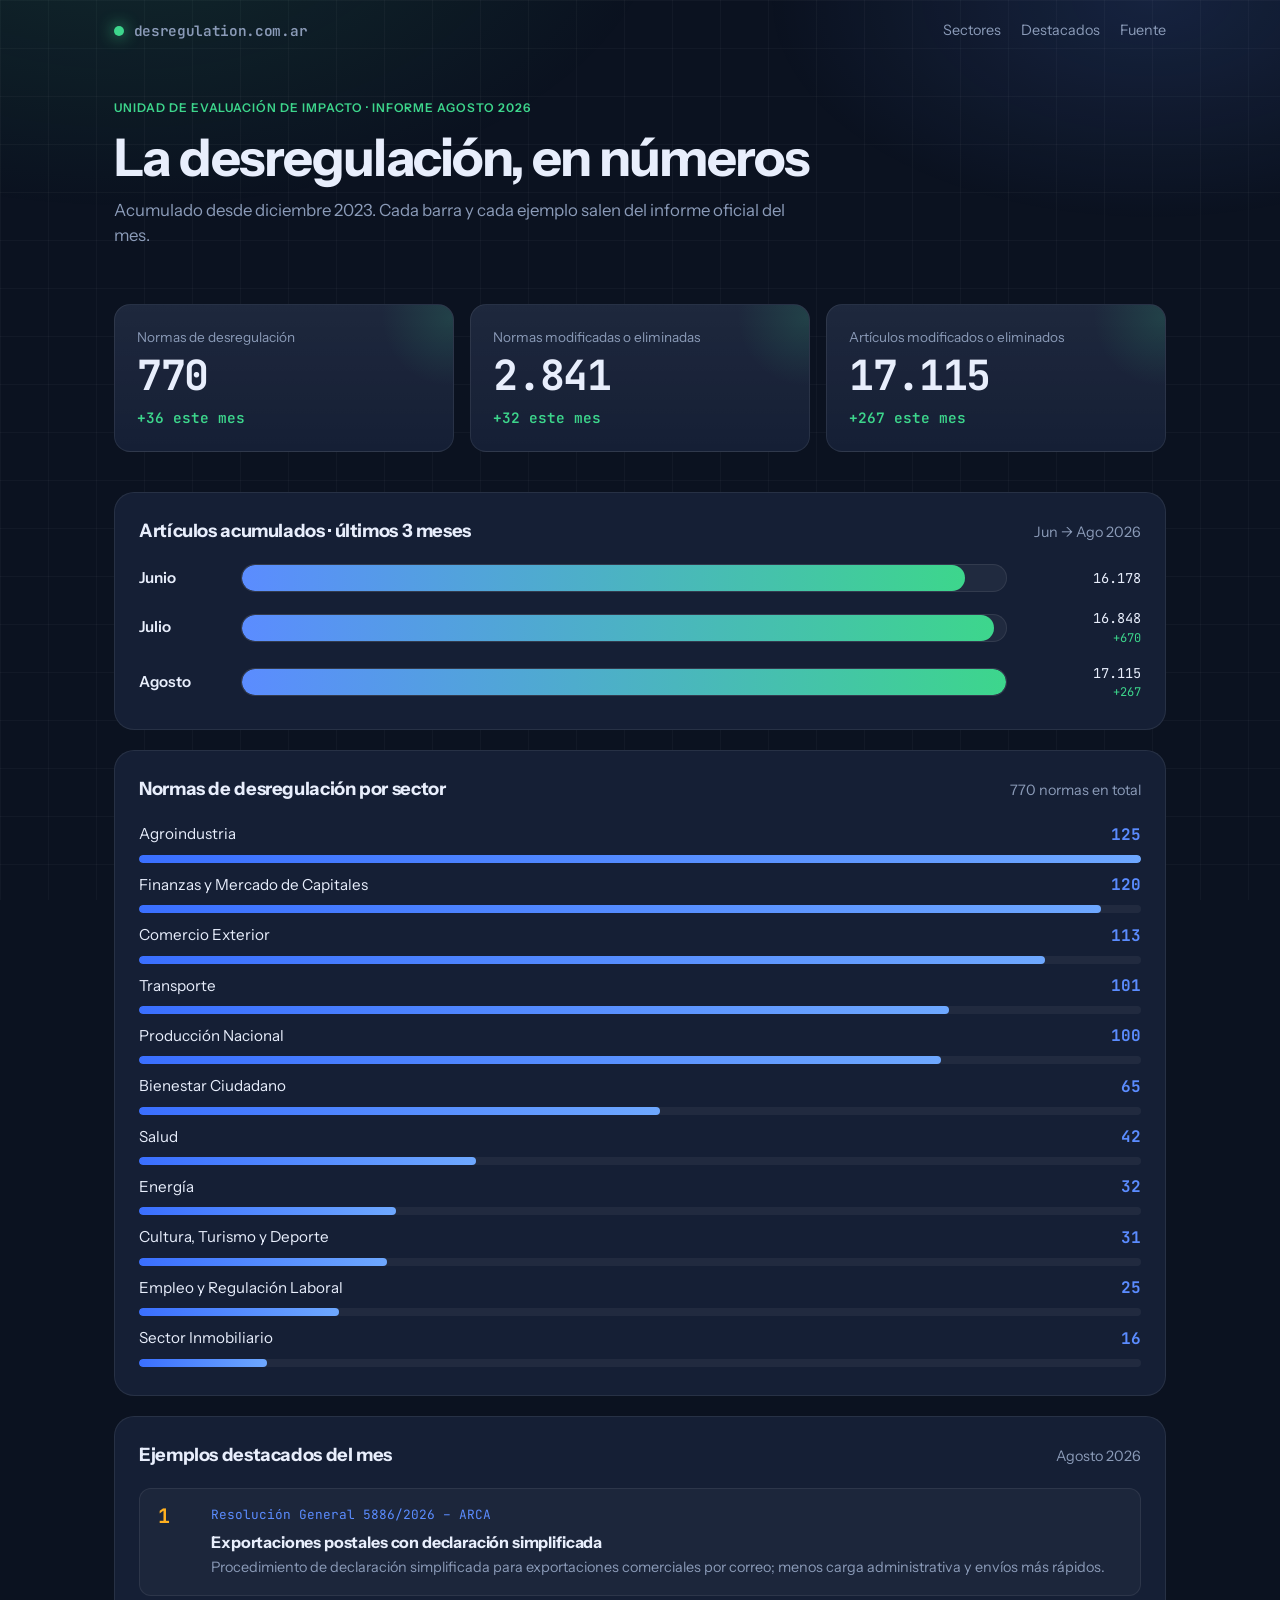
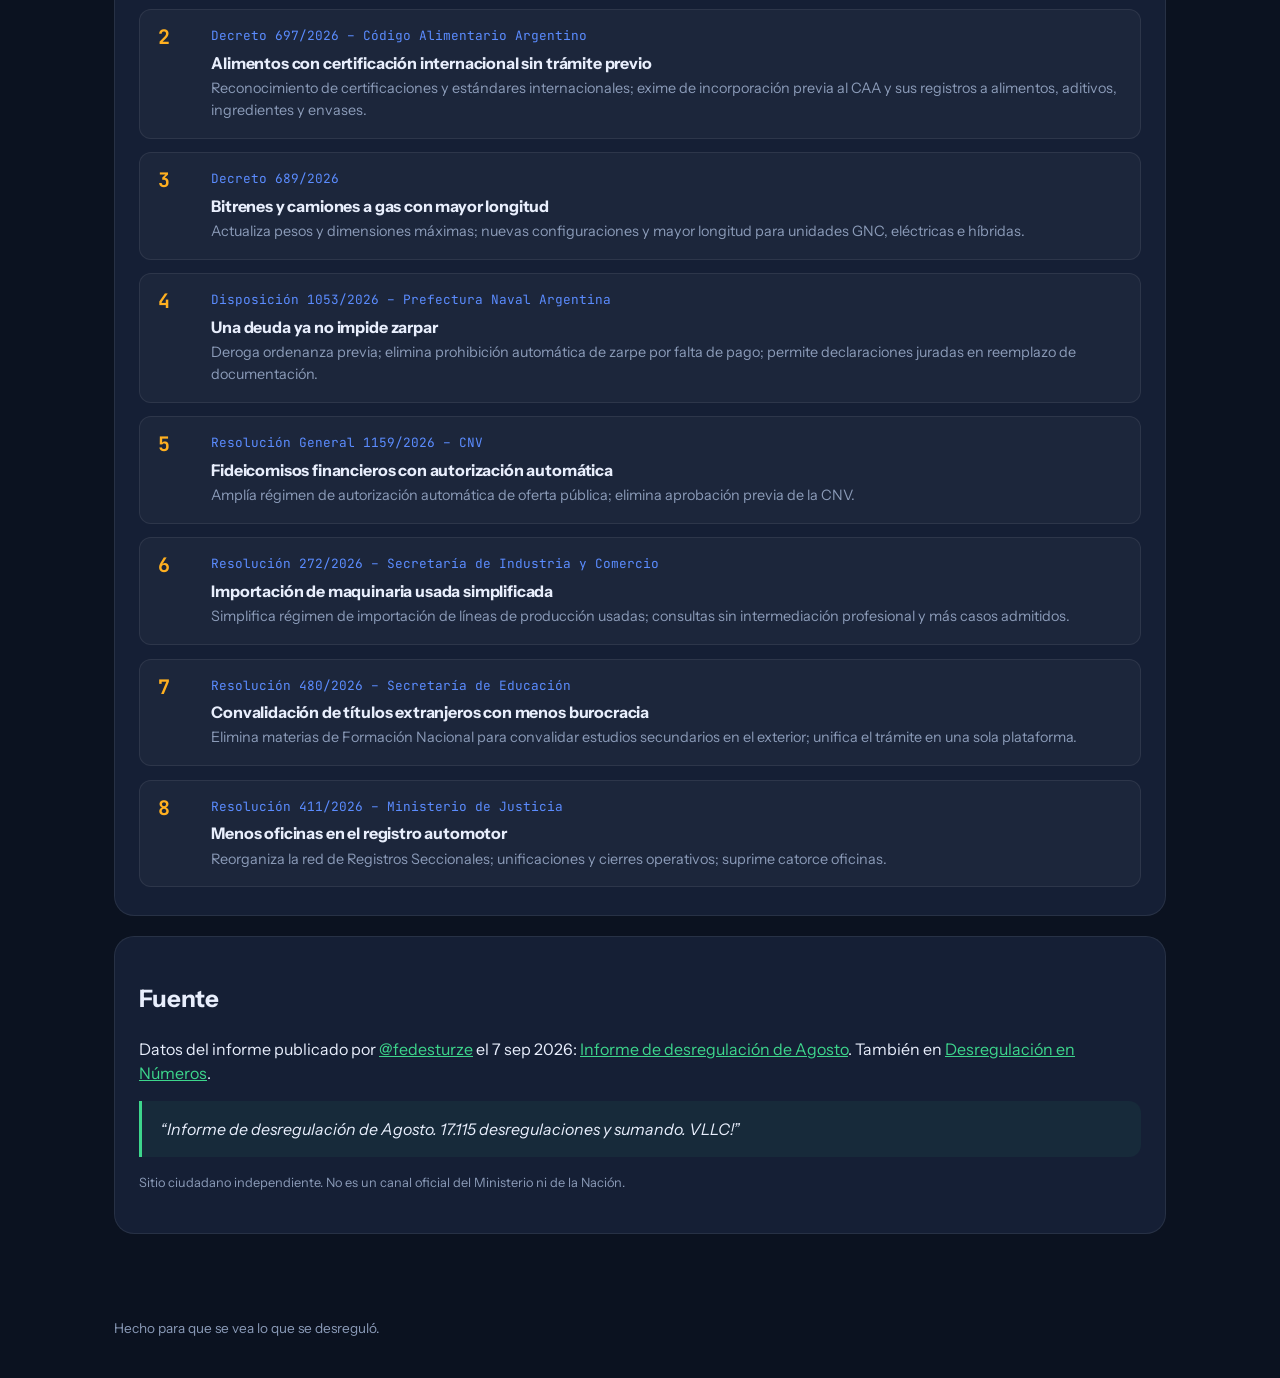
==== index.html @ 0db36931 "Initial desregulation dashboard (Agosto 2026) Citizen dashboard of official deregulation metrics fro" ====
<!DOCTYPE html>
<html lang="es">
<head>
  <meta charset="utf-8" />
  <meta name="viewport" content="width=device-width, initial-scale=1" />
  <title>Desregulación Argentina · Agosto 2026</title>
  <meta name="description" content="Dashboard de la desregulación implementada: 17.115 artículos modificados o eliminados. Fuente: Unidad de Evaluación de Impacto / Fede Sturzenegger." />
  <link rel="preconnect" href="https://fonts.googleapis.com" />
  <link rel="preconnect" href="https://fonts.gstatic.com" crossorigin />
  <link href="https://fonts.googleapis.com/css2?family=Instrument+Sans:wght@400;500;600;700&family=JetBrains+Mono:wght@500;700&display=swap" rel="stylesheet" />
  <link rel="stylesheet" href="styles.css" />
</head>
<body>
  <div class="bg-grid" aria-hidden="true"></div>
  <header class="top">
    <div class="brand">
      <span class="dot"></span>
      <span class="brand-name">desregulation.com.ar</span>
    </div>
    <nav>
      <a href="#sectores">Sectores</a>
      <a href="#ejemplos">Destacados</a>
      <a href="#fuente">Fuente</a>
    </nav>
  </header>

  <main>
    <section class="hero">
      <p class="eyebrow">Unidad de Evaluación de Impacto · Informe agosto 2026</p>
      <h1>La desregulación, en números</h1>
      <p class="lede">Acumulado desde diciembre 2023. Cada barra y cada ejemplo salen del informe oficial del mes.</p>
    </section>

    <section class="kpis" id="kpis" aria-label="Indicadores clave">
      <!-- filled by JS -->
    </section>

    <section class="panel" id="ritmo">
      <div class="panel-head">
        <h2>Artículos acumulados · últimos 3 meses</h2>
        <p class="muted">Jun → Ago 2026</p>
      </div>
      <div class="bars" id="bars"></div>
    </section>

    <section class="panel" id="sectores">
      <div class="panel-head">
        <h2>Normas de desregulación por sector</h2>
        <p class="muted">770 normas en total</p>
      </div>
      <div class="sectors" id="sectors"></div>
    </section>

    <section class="panel" id="ejemplos">
      <div class="panel-head">
        <h2>Ejemplos destacados del mes</h2>
        <p class="muted">Agosto 2026</p>
      </div>
      <ol class="examples" id="examples"></ol>
    </section>

    <section class="panel source" id="fuente">
      <h2>Fuente</h2>
      <p>
        Datos del informe publicado por
        <a href="https://x.com/fedesturze" target="_blank" rel="noopener">@fedesturze</a>
        el 7 sep 2026:
        <a id="source-link" href="https://x.com/fedesturze/status/2096922654028579217" target="_blank" rel="noopener">Informe de desregulación de Agosto</a>.
        También en
        <a href="https://www.argentina.gob.ar/desregulacion/desregulacion-en-numeros" target="_blank" rel="noopener">Desregulación en Números</a>.
      </p>
      <blockquote id="source-quote"></blockquote>
      <p class="fine">Sitio ciudadano independiente. No es un canal oficial del Ministerio ni de la Nación.</p>
    </section>
  </main>

  <footer>
    <span>Hecho para que se vea lo que se desreguló.</span>
  </footer>

  <script src="app.js"></script>
</body>
</html>
---- styles.css ----
:root {
  --bg: #0b1220;
  --bg2: #111a2e;
  --card: #151f35;
  --line: rgba(255,255,255,0.08);
  --text: #e8eefc;
  --muted: #8b9bb8;
  --accent: #3dd68c;
  --accent2: #5b8cff;
  --warn: #ffb020;
  --radius: 16px;
  --font: "Instrument Sans", system-ui, sans-serif;
  --mono: "JetBrains Mono", ui-monospace, monospace;
}

* { box-sizing: border-box; }
html { scroll-behavior: smooth; }
body {
  margin: 0;
  font-family: var(--font);
  color: var(--text);
  background: var(--bg);
  line-height: 1.5;
  min-height: 100vh;
}

.bg-grid {
  position: fixed; inset: 0; pointer-events: none; z-index: -1;
  background:
    radial-gradient(900px 500px at 10% -10%, rgba(61,214,140,0.12), transparent 60%),
    radial-gradient(700px 400px at 90% 0%, rgba(91,140,255,0.14), transparent 55%),
    linear-gradient(rgba(255,255,255,0.03) 1px, transparent 1px),
    linear-gradient(90deg, rgba(255,255,255,0.03) 1px, transparent 1px);
  background-size: auto, auto, 48px 48px, 48px 48px;
}

.top {
  display: flex; align-items: center; justify-content: space-between;
  max-width: 1100px; margin: 0 auto; padding: 1.25rem 1.5rem;
}
.brand { display: flex; align-items: center; gap: .6rem; font-weight: 600; letter-spacing: -0.02em; }
.dot {
  width: 10px; height: 10px; border-radius: 50%;
  background: var(--accent); box-shadow: 0 0 16px var(--accent);
}
.brand-name { font-family: var(--mono); font-size: .9rem; color: var(--muted); }
nav { display: flex; gap: 1.25rem; }
nav a { color: var(--muted); text-decoration: none; font-size: .9rem; }
nav a:hover { color: var(--text); }

main { max-width: 1100px; margin: 0 auto; padding: 0 1.5rem 4rem; }

.hero { padding: 2rem 0 1.5rem; }
.eyebrow {
  display: inline-block; font-size: .75rem; letter-spacing: .08em; text-transform: uppercase;
  color: var(--accent); font-weight: 600; margin: 0 0 .75rem;
}
h1 {
  font-size: clamp(2rem, 5vw, 3.25rem); line-height: 1.1; letter-spacing: -0.03em;
  margin: 0 0 .75rem; font-weight: 700;
}
.lede { color: var(--muted); max-width: 42rem; margin: 0; font-size: 1.05rem; }

.kpis {
  display: grid; grid-template-columns: repeat(3, 1fr); gap: 1rem;
  margin: 2rem 0 2.5rem;
}
.kpi {
  background: linear-gradient(180deg, rgba(255,255,255,0.04), transparent), var(--card);
  border: 1px solid var(--line); border-radius: var(--radius);
  padding: 1.35rem 1.4rem; position: relative; overflow: hidden;
}
.kpi::after {
  content: ""; position: absolute; right: -20%; top: -40%;
  width: 140px; height: 140px; border-radius: 50%;
  background: radial-gradient(circle, rgba(61,214,140,0.15), transparent 70%);
}
.kpi .label { color: var(--muted); font-size: .85rem; margin-bottom: .5rem; }
.kpi .value {
  font-family: var(--mono); font-size: clamp(1.8rem, 4vw, 2.6rem);
  font-weight: 700; letter-spacing: -0.04em; line-height: 1;
}
.kpi .delta {
  display: inline-flex; align-items: center; gap: .25rem;
  margin-top: .65rem; color: var(--accent); font-weight: 600; font-size: .9rem;
  font-family: var(--mono);
}

.panel {
  background: var(--card); border: 1px solid var(--line);
  border-radius: calc(var(--radius) + 4px); padding: 1.5rem 1.5rem 1.75rem;
  margin-bottom: 1.25rem;
}
.panel-head { display: flex; align-items: baseline; justify-content: space-between; gap: 1rem; margin-bottom: 1.25rem; }
.panel-head h2 { margin: 0; font-size: 1.15rem; letter-spacing: -0.02em; }
.muted { color: var(--muted); margin: 0; font-size: .9rem; }

.bars { display: grid; gap: 1rem; }
.bar-row { display: grid; grid-template-columns: 5.5rem 1fr auto; align-items: center; gap: .85rem; }
.bar-label { font-weight: 600; font-size: .95rem; }
.bar-track {
  height: 28px; background: rgba(255,255,255,0.05); border-radius: 999px; overflow: hidden;
  border: 1px solid var(--line);
}
.bar-fill {
  height: 100%; border-radius: 999px;
  background: linear-gradient(90deg, var(--accent2), var(--accent));
  transition: width .8s ease;
}
.bar-meta { font-family: var(--mono); font-size: .85rem; text-align: right; min-width: 7.5rem; }
.bar-meta .d { color: var(--accent); display: block; font-size: .75rem; }

.sectors { display: grid; gap: .65rem; }
.sector {
  display: grid; grid-template-columns: 1fr auto; gap: .5rem .75rem; align-items: center;
}
.sector-name { font-size: .95rem; }
.sector-n { font-family: var(--mono); font-weight: 700; color: var(--accent2); }
.sector-track {
  grid-column: 1 / -1; height: 8px; background: rgba(255,255,255,0.05);
  border-radius: 999px; overflow: hidden;
}
.sector-fill {
  height: 100%; border-radius: 999px;
  background: linear-gradient(90deg, #3a6fff, #6ea8ff);
}

.examples { list-style: none; margin: 0; padding: 0; display: grid; gap: .85rem; }
.examples li {
  display: grid; grid-template-columns: 2.5rem 1fr; gap: .85rem;
  padding: 1rem 1.1rem; border-radius: 12px;
  background: rgba(255,255,255,0.03); border: 1px solid var(--line);
}
.examples .n {
  font-family: var(--mono); font-weight: 700; font-size: 1.25rem;
  color: var(--warn); line-height: 1.1;
}
.examples h3 { margin: 0 0 .2rem; font-size: 1rem; letter-spacing: -0.01em; }
.examples .norma { color: var(--accent2); font-size: .8rem; font-family: var(--mono); margin-bottom: .35rem; }
.examples p { margin: 0; color: var(--muted); font-size: .9rem; }

.source a { color: var(--accent); }
.source blockquote {
  margin: 1rem 0; padding: 1rem 1.15rem; border-left: 3px solid var(--accent);
  background: rgba(61,214,140,0.06); border-radius: 0 12px 12px 0;
  color: var(--text); font-style: italic;
}
.fine { color: var(--muted); font-size: .8rem; }

footer {
  max-width: 1100px; margin: 0 auto; padding: 0 1.5rem 2.5rem;
  color: var(--muted); font-size: .85rem;
}

@media (max-width: 800px) {
  .kpis { grid-template-columns: 1fr; }
  nav { display: none; }
  .bar-row { grid-template-columns: 1fr; gap: .35rem; }
  .bar-meta { text-align: left; }
}
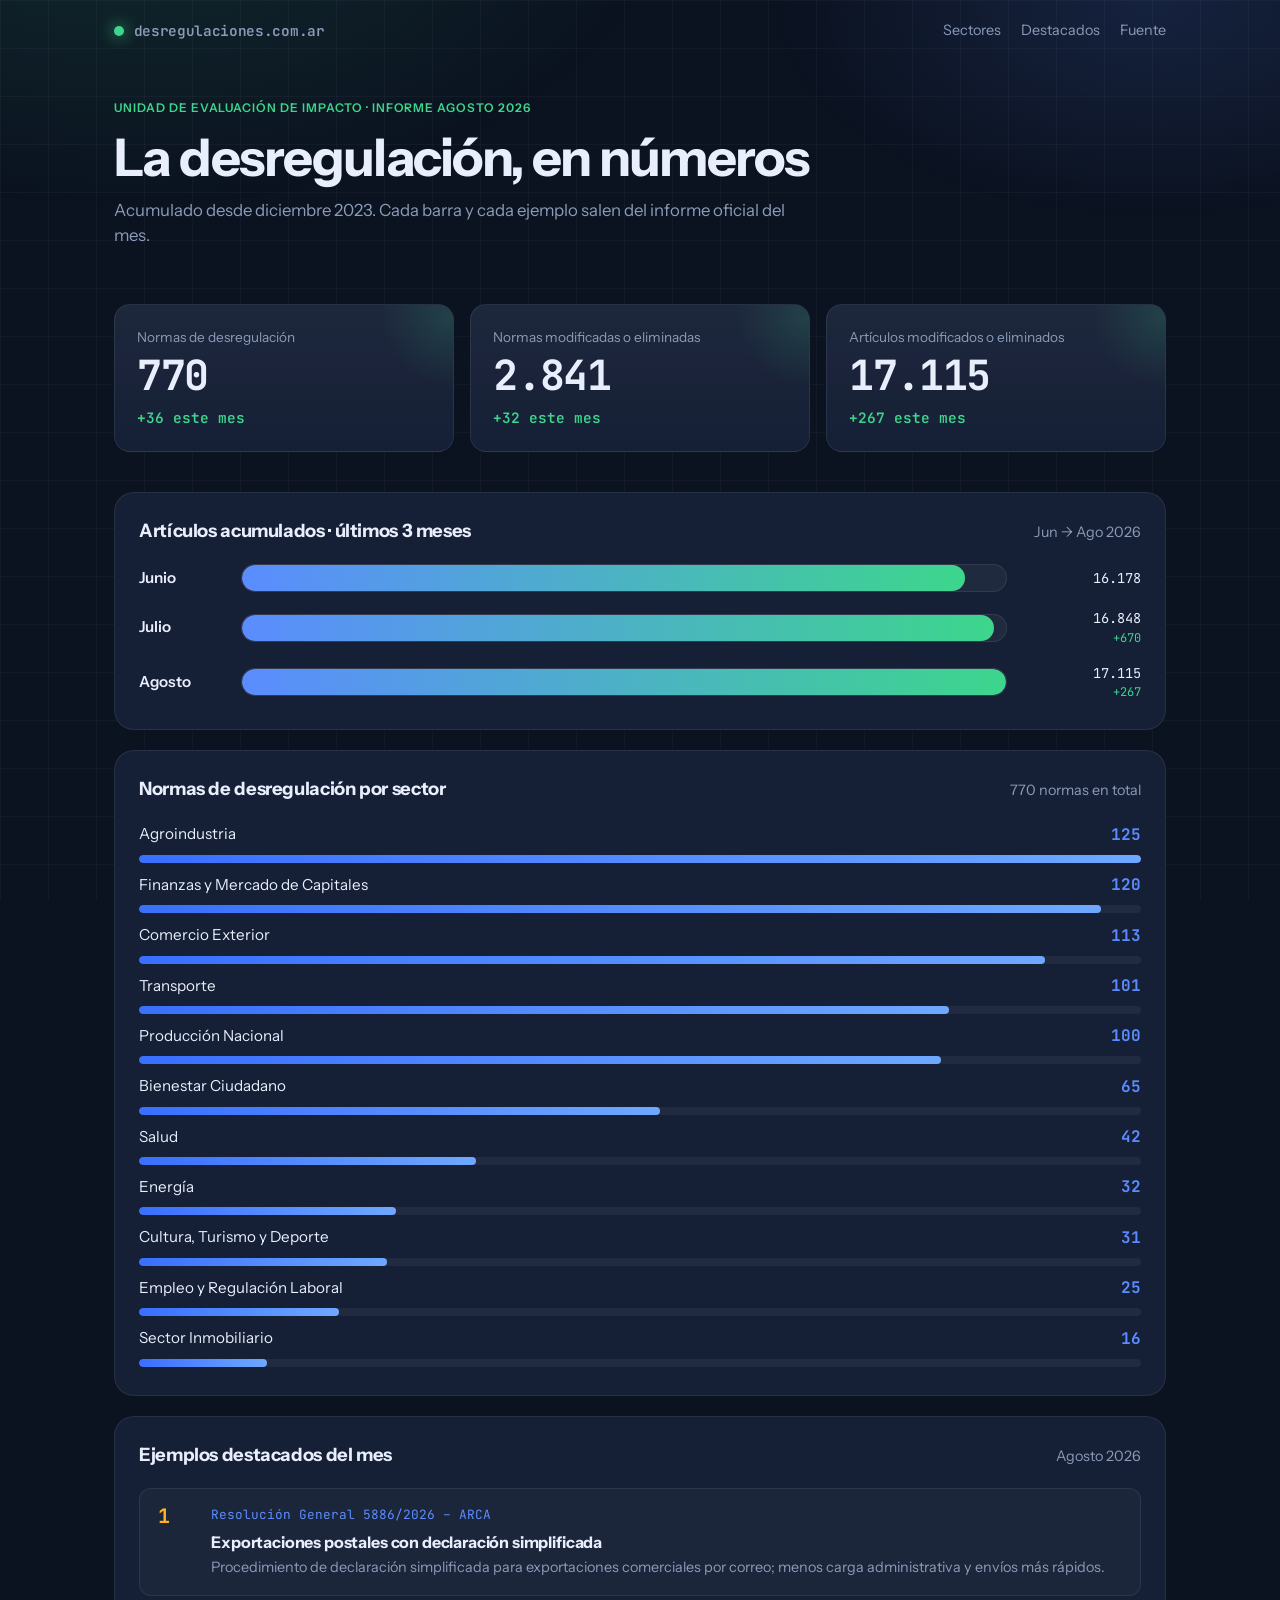
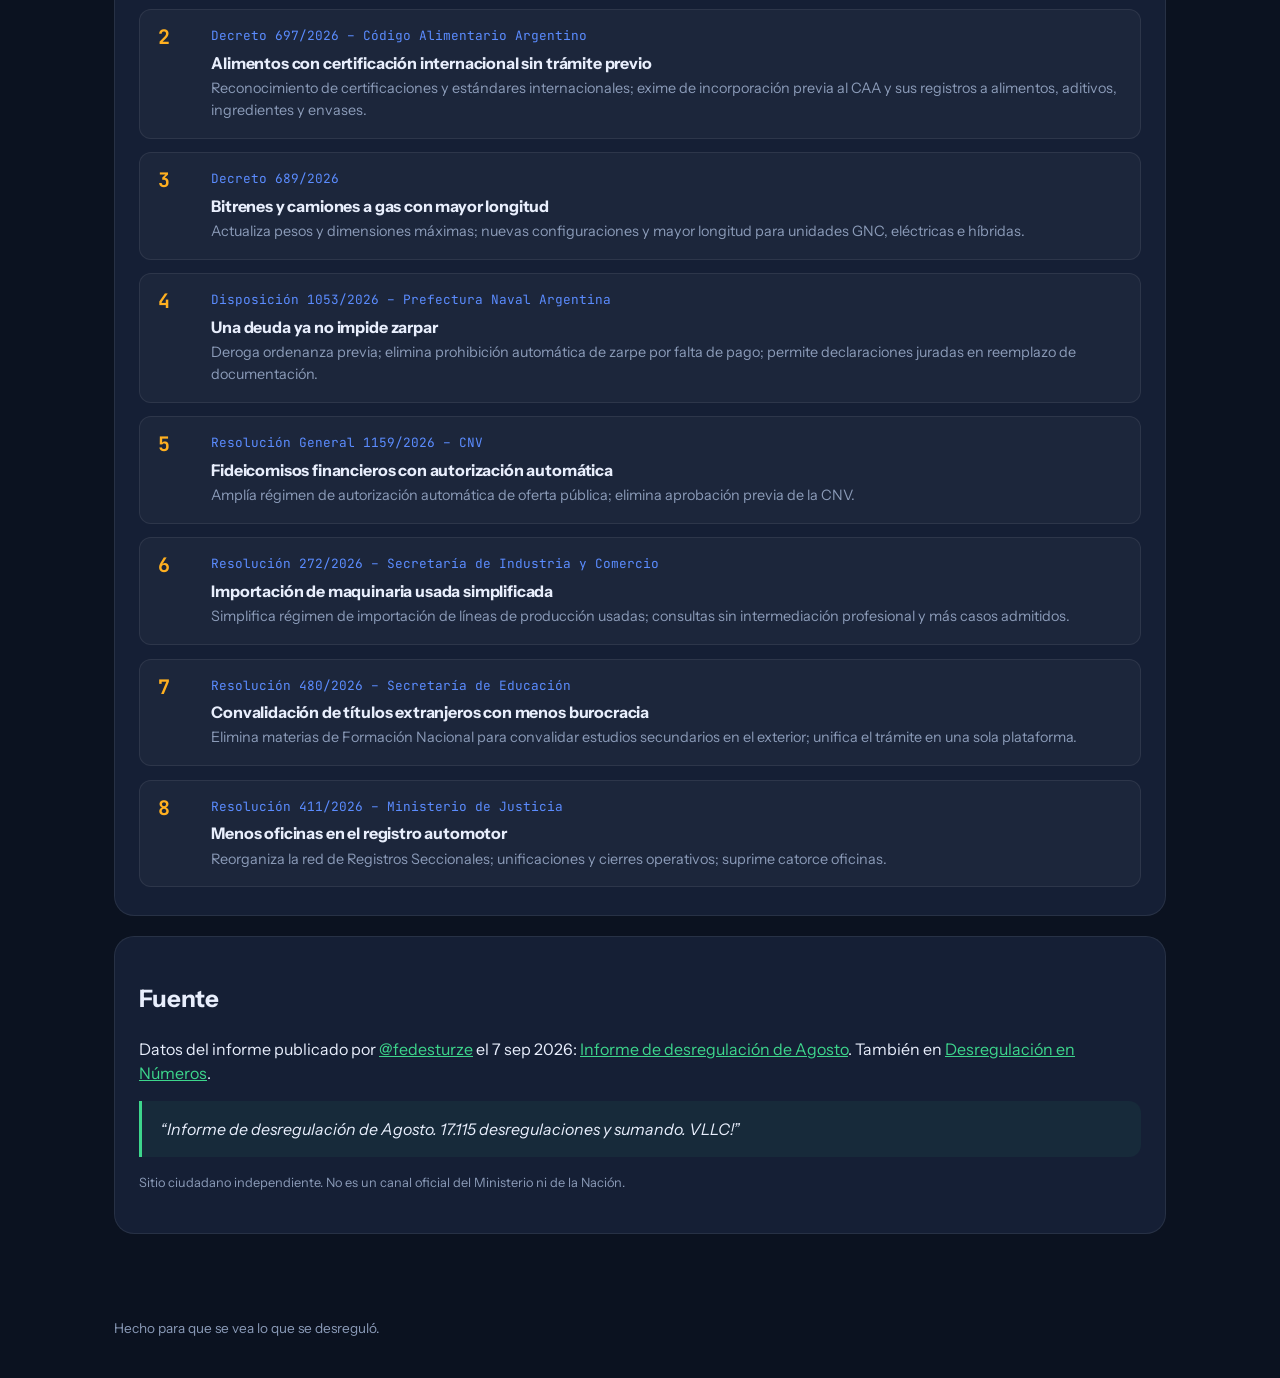
==== commit 7d20c662: "Brand as desregulaciones.com.ar (Spanish)" ====
--- a/index.html
+++ b/index.html
@@ -15,7 +15,7 @@
   <header class="top">
     <div class="brand">
       <span class="dot"></span>
-      <span class="brand-name">desregulation.com.ar</span>
+      <span class="brand-name">desregulaciones.com.ar</span>
     </div>
     <nav>
       <a href="#sectores">Sectores</a>
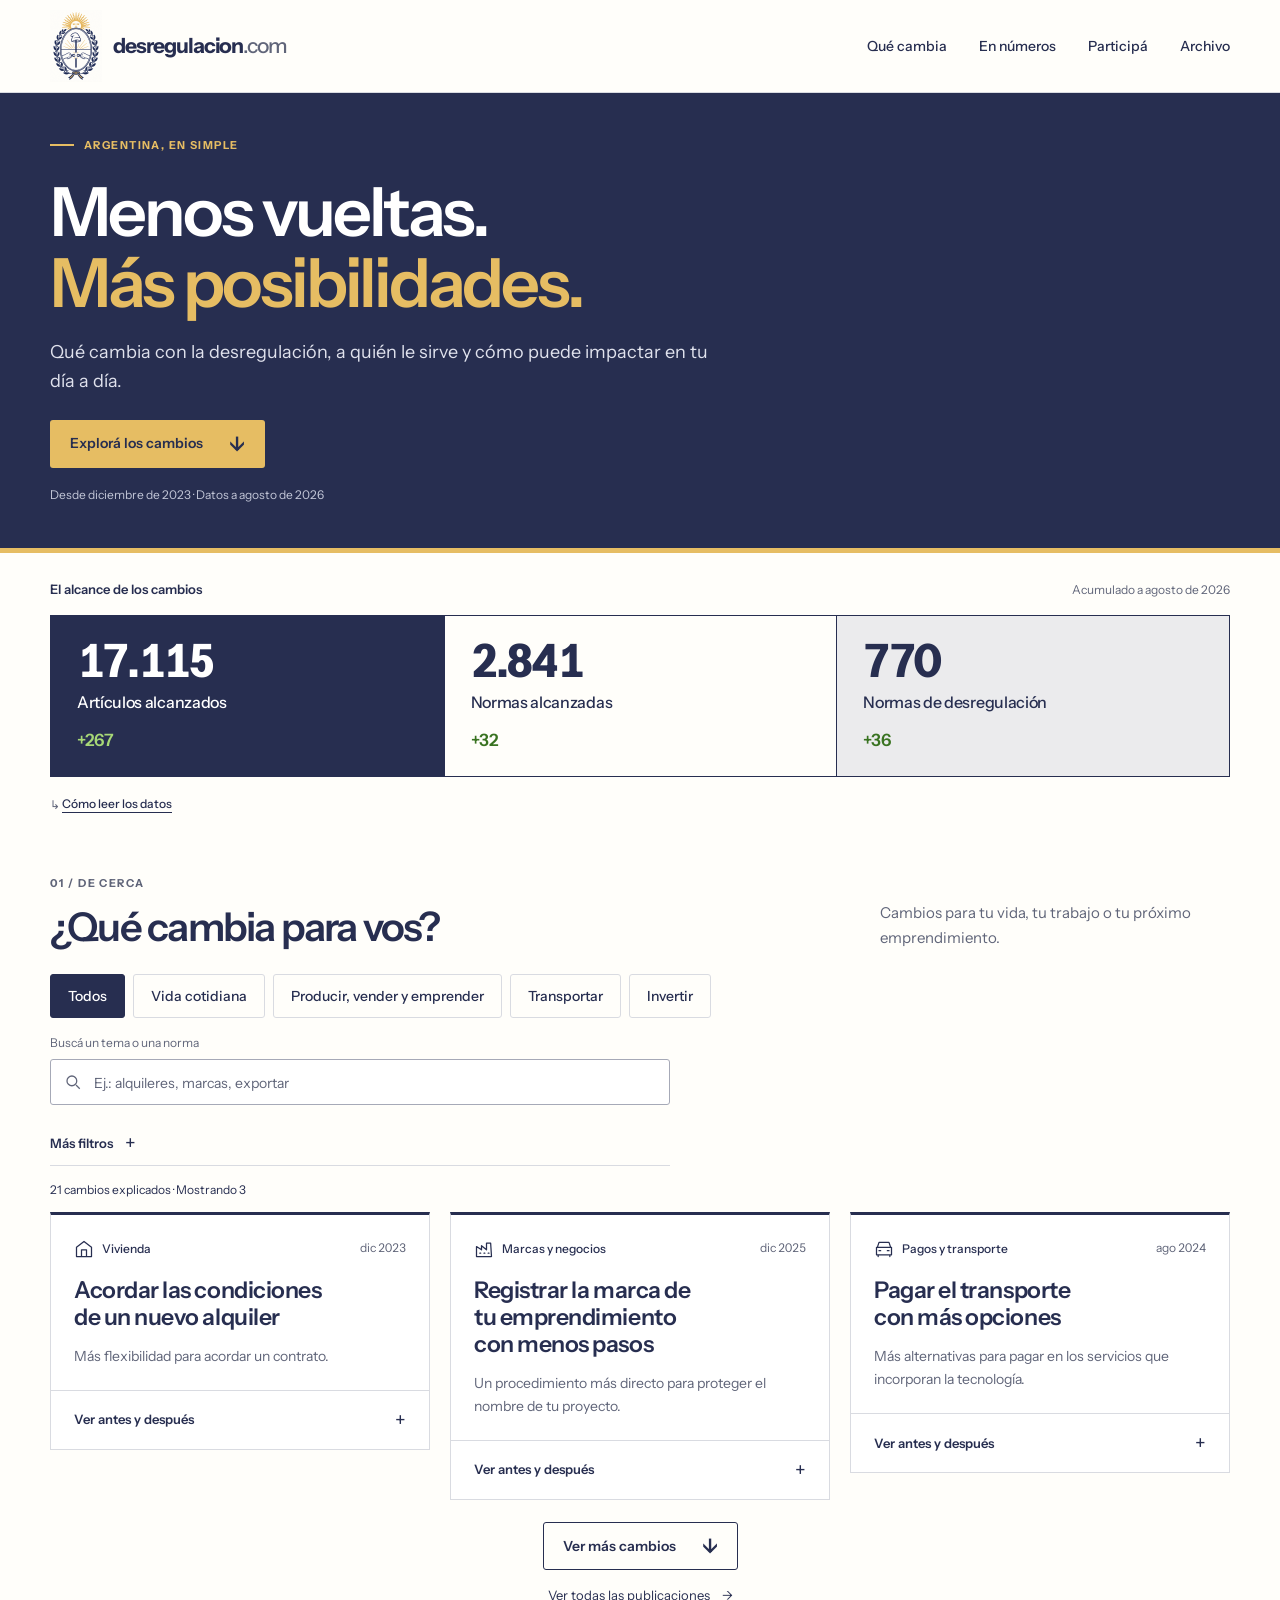
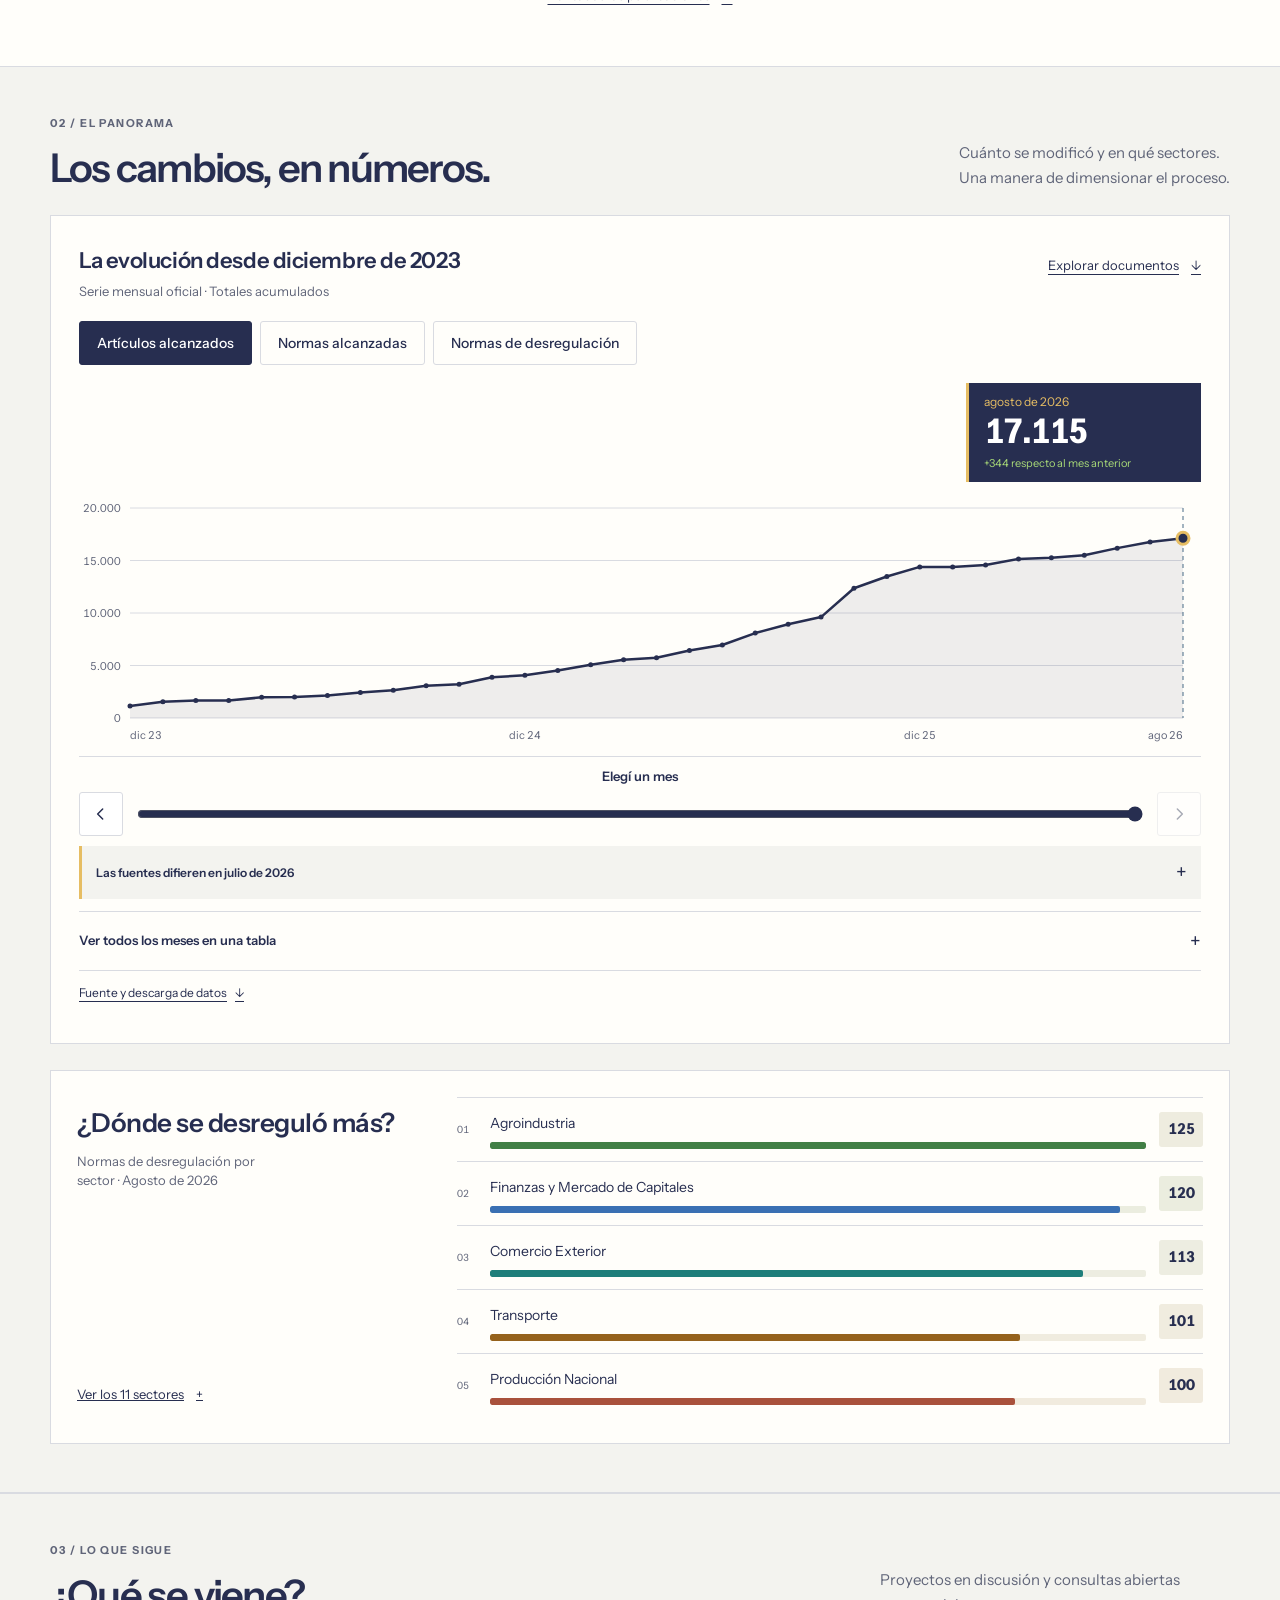
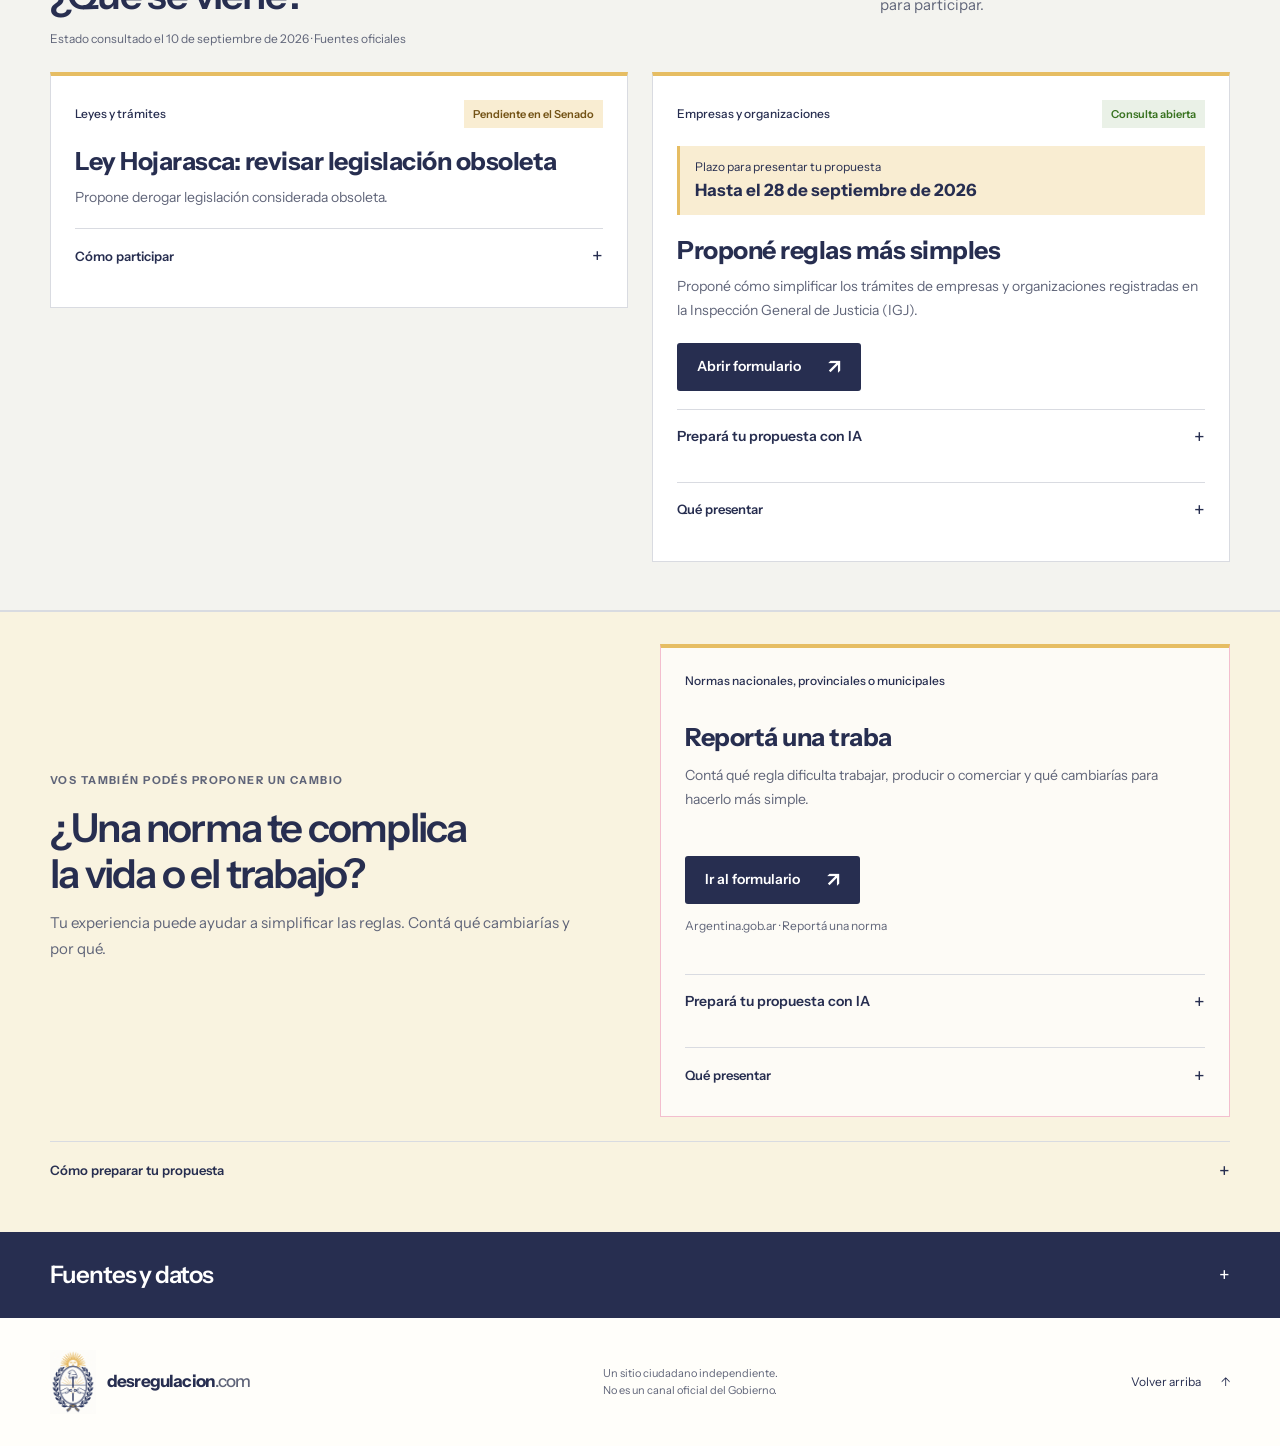
==== commit 5a566bff: "Build citizen guide, searchable archive, and AI participation helpers" ====
--- a/index.html
+++ b/index.html
@@ -1,83 +1,138 @@
 <!DOCTYPE html>
-<html lang="es">
+<html lang="es-AR">
 <head>
   <meta charset="utf-8" />
   <meta name="viewport" content="width=device-width, initial-scale=1" />
-  <title>Desregulación Argentina · Agosto 2026</title>
-  <meta name="description" content="Dashboard de la desregulación implementada: 17.115 artículos modificados o eliminados. Fuente: Unidad de Evaluación de Impacto / Fede Sturzenegger." />
+  <meta name="theme-color" content="#272e50" />
+  <title>Desregulación · Qué cambia para vos</title>
+  <link rel="canonical" href="https://desregulacion.com/" />
+  <meta name="description" content="Entendé qué cambió con la desregulación en Argentina, a quién le sirve y cómo participar. Historia desde diciembre de 2023, archivo de fuentes y cambios explicados en simple." />
   <link rel="preconnect" href="https://fonts.googleapis.com" />
   <link rel="preconnect" href="https://fonts.gstatic.com" crossorigin />
-  <link href="https://fonts.googleapis.com/css2?family=Instrument+Sans:wght@400;500;600;700&family=JetBrains+Mono:wght@500;700&display=swap" rel="stylesheet" />
+  <link href="https://fonts.googleapis.com/css2?family=Instrument+Sans:wght@400;500;600;700&display=swap" rel="stylesheet" />
+  <link rel="icon" type="image/png" href="assets/favicon.png" />
   <link rel="stylesheet" href="styles.css" />
 </head>
 <body>
-  <div class="bg-grid" aria-hidden="true"></div>
-  <header class="top">
-    <div class="brand">
-      <span class="dot"></span>
-      <span class="brand-name">desregulaciones.com.ar</span>
+  <a class="skip-link" href="#contenido">Saltar al contenido</a>
+  <header class="site-header">
+    <div class="container header-inner">
+      <a class="brand" href="#inicio" aria-label="Desregulación, inicio"><img class="brand-mark" src="assets/desregulacion-emblem-web.png" width="52" height="72" alt="" /><span>desregulacion<span class="brand-domain">.com</span></span></a>
+      <nav aria-label="Navegación principal"><a href="#ejemplos">Qué cambia</a><a href="#numeros">En números</a><a href="#participar">Participá</a><a href="archivo/" data-archive-link>Archivo</a></nav>
     </div>
-    <nav>
-      <a href="#sectores">Sectores</a>
-      <a href="#ejemplos">Destacados</a>
-      <a href="#fuente">Fuente</a>
-    </nav>
   </header>
+  <main id="contenido" tabindex="-1">
+    <section class="hero" id="inicio" aria-labelledby="hero-title">
+      <div class="container hero-grid">
+        <div class="hero-copy">
+          <p class="eyebrow"><span class="little-line" aria-hidden="true"></span> Argentina, en simple</p>
+          <h1 id="hero-title">Menos vueltas.<br><span>Más posibilidades.</span></h1>
+          <p class="hero-description">Qué cambia con la desregulación, a quién le sirve y cómo puede impactar en tu día a día.</p>
+          <a class="button button-gold" href="#ejemplos">Explorá los cambios <span aria-hidden="true">↓</span></a>
+          <p class="hero-footnote">Desde diciembre de 2023 · Datos a agosto de 2026</p>
+        </div>
+      </div>
+    </section>
+    <div class="container">
+      <div id="load-status" class="load-status" role="status" hidden><p>Cargando los datos del informe…</p></div>
+      <noscript><div class="notice">Para explorar los cambios, activá JavaScript. También podés <a href="https://www.argentina.gob.ar/desregulacion/desregulacion-en-numeros">leer el informe en el sitio oficial</a>.</div></noscript>
+      <section class="overview" aria-labelledby="overview-title">
+        <div class="section-overline"><h2 id="overview-title">El alcance de los cambios</h2><span>Acumulado a agosto de 2026</span></div>
+        <div class="kpis" id="kpis" aria-busy="true"></div>
+        <p class="data-note"><span aria-hidden="true">↳</span> <a href="#metodologia">Cómo leer los datos</a></p>
+      </section>
+      <section class="changes section-space" id="ejemplos" aria-labelledby="changes-title">
+        <div class="section-heading"><div><p class="eyebrow">01 / De cerca</p><h2 id="changes-title">¿Qué cambia para vos?</h2></div><p>Cambios para tu vida, tu trabajo o tu próximo emprendimiento.</p></div>
+        <div id="explorer-status" class="load-status" role="status"><p>Cargando los cambios…</p></div>
+        <div class="explorer-controls" id="explorer-controls" hidden>
+          <div class="filters" role="group" aria-label="Filtrar cambios por interés">
+            <button type="button" class="filter" data-filter="todos" aria-pressed="true" aria-controls="examples">Todos</button>
+            <button type="button" class="filter" data-filter="cotidiana" aria-pressed="false" aria-controls="examples">Vida cotidiana</button>
+            <button type="button" class="filter" data-filter="producir" aria-pressed="false" aria-controls="examples">Producir, vender y emprender</button>
+            <button type="button" class="filter" data-filter="transporte" aria-pressed="false" aria-controls="examples">Transportar</button>
+            <button type="button" class="filter" data-filter="invertir" aria-pressed="false" aria-controls="examples">Invertir</button>
+          </div>
+          <div class="search-wrap"><label for="search">Buscá un tema o una norma</label><div class="search-field"><svg viewBox="0 0 24 24" fill="none" stroke="currentColor" stroke-width="1.7" aria-hidden="true"><circle cx="10.5" cy="10.5" r="6.5"/><path d="m16 16 5 5"/></svg><input type="search" id="search" placeholder="Ej.: alquileres, marcas, exportar" autocomplete="off" /></div></div>
+          <details class="advanced-filters" id="more-filters"><summary>Más filtros <span aria-hidden="true">+</span></summary><div class="explorer-fields"><div class="explorer-select"><label for="change-year">Año del cambio</label><select id="change-year"><option value="todos">Todos desde 2023</option><option value="2026">2026</option><option value="2025">2025</option><option value="2024">2024</option><option value="2023">2023</option></select></div>
+          <div class="explorer-select"><label for="change-sort">Orden</label><select id="change-sort"><option value="destacados">Para empezar</option><option value="recientes">Más recientes</option><option value="antiguos">Desde el comienzo</option></select></div></div></details>
+        </div>
+        <div class="results-meta"><p id="result-count" role="status" aria-live="polite" aria-atomic="true"></p></div>
+        <div class="examples" id="examples" aria-busy="true"></div>
+        <div class="empty-state" id="empty-state" hidden><h3>No encontramos resultados con esos filtros</h3><p>Probá otro tema, elegí otro año o volvé a ver todo el período.</p><button class="button button-navy" id="reset-search" type="button">Ver todos los cambios</button></div>
+        <div class="more-row"><button class="button button-outline" type="button" id="show-more" hidden>Ver más cambios <span aria-hidden="true">↓</span></button><a class="text-action" href="archivo/" data-archive-link>Ver todas las publicaciones <span aria-hidden="true">→</span></a></div>
+      </section>
+    </div>
+    <section class="numbers-section" id="numeros" aria-labelledby="numbers-title">
+      <div class="container">
+        <div class="section-heading"><div><p class="eyebrow">02 / El panorama</p><h2 id="numbers-title">Los cambios, en números.</h2></div><p>Cuánto se modificó y en qué sectores.<br>Una manera de dimensionar el proceso.</p></div>
+        <section class="history-panel" id="historial" aria-labelledby="history-title">
+          <div class="history-heading"><div><h3 id="history-title">La evolución desde diciembre de 2023</h3><p>Serie mensual oficial · Totales acumulados</p></div><a href="archivo/" data-archive-link class="text-action">Explorar documentos <span aria-hidden="true">↓</span></a></div>
+          <div class="history-controls" role="group" aria-label="Elegir indicador histórico">
+            <button type="button" class="filter" data-metric="articulos" aria-pressed="true" aria-controls="history-chart">Artículos alcanzados</button>
+            <button type="button" class="filter" data-metric="normativas" aria-pressed="false" aria-controls="history-chart">Normas alcanzadas</button>
+            <button type="button" class="filter" data-metric="normas" aria-pressed="false" aria-controls="history-chart">Normas de desregulación</button>
+          </div>
+          <p id="history-status" role="status" aria-live="polite" hidden>Cargando la serie histórica…</p>
+          <div id="history-chart" class="history-chart"></div>
+          <div class="history-scrubber" id="history-scrubber" hidden><div class="history-slider-heading"><label for="history-month">Elegí un mes</label></div><div class="history-slider-row"><button id="history-prev" class="history-step" type="button" aria-label="Ver mes anterior"><svg viewBox="0 0 24 24" aria-hidden="true"><path d="m14 6-6 6 6 6"/></svg></button><input id="history-month" type="range" min="0" max="32" step="1" value="32" /><button id="history-next" class="history-step" type="button" aria-label="Ver mes siguiente"><svg viewBox="0 0 24 24" aria-hidden="true"><path d="m10 6 6 6-6 6"/></svg></button></div><p class="visually-hidden" id="history-selection-live" role="status" aria-live="polite"></p></div>
+          <details class="history-reconciliation" id="history-reconciliation" hidden></details>
+          <details class="data-table"><summary>Ver todos los meses en una tabla <span aria-hidden="true">+</span></summary><div id="history-table" class="table-scroll" role="region" aria-label="Tabla mensual, desplazable horizontalmente" tabindex="0"></div></details>
+          <div class="history-sources"><a href="#fuente">Fuente y descarga de datos <span aria-hidden="true">↓</span></a></div>
+        </section>
+          <section class="sector-panel" id="sectores" aria-labelledby="sector-title"><div class="panel-heading"><h3 id="sector-title">¿Dónde se desreguló más?</h3><p>Normas de desregulación por sector · Agosto de 2026</p></div><ol class="sectors" id="sectors" aria-busy="true"></ol><div class="sector-more"><button id="show-sectors" class="text-action" type="button" aria-expanded="false" aria-controls="sectors" hidden>Ver los 11 sectores <span aria-hidden="true">+</span></button></div></section>
+      </div>
+    </section>
+    <section class="upcoming-section" id="proximos" aria-labelledby="upcoming-title">
+      <div class="container">
+        <div class="section-heading"><div><p class="eyebrow">03 / Lo que sigue</p><h2 id="upcoming-title">¿Qué se viene?</h2></div><p>Proyectos en discusión y consultas abiertas para participar.</p></div>
+        <p class="upcoming-reviewed" id="upcoming-reviewed"></p>
+        <div id="upcoming-status" class="load-status" role="status"><p>Cargando las propuestas…</p></div>
+        <div class="upcoming-grid" id="upcoming-cards">
+          <article class="upcoming-card" id="igj-channel" aria-labelledby="igj-channel-title">
+            <p class="category">Empresas y organizaciones</p><p class="proposal-deadline"><span>Plazo para presentar tu propuesta</span><strong>Hasta el <time datetime="2026-09-28">28 de septiembre de 2026</time></strong></p><h3 id="igj-channel-title">Proponé reglas más simples</h3><p>Proponé cómo simplificar los trámites de empresas y organizaciones registradas en la Inspección General de Justicia (IGJ).</p>
+            <div class="participation-action"><a class="button button-navy" href="https://www.argentina.gob.ar/formularios/consulta-publica-modificacion-de-la-rg-igj-152024" target="_blank" rel="noopener">Abrir formulario <span aria-hidden="true">↗</span><span class="visually-hidden">(nueva pestaña)</span></a><small>Argentina.gob.ar · Consulta pública de la IGJ</small></div>
+            <div data-ai-channel="igj"></div>
+          </article>
+        </div>
 
-  <main>
-    <section class="hero">
-      <p class="eyebrow">Unidad de Evaluación de Impacto · Informe agosto 2026</p>
-      <h1>La desregulación, en números</h1>
-      <p class="lede">Acumulado desde diciembre 2023. Cada barra y cada ejemplo salen del informe oficial del mes.</p>
+      </div>
     </section>
+    <section class="participation-section" id="participar" aria-labelledby="participation-title">
+      <div class="container">
+        <div class="participation-intro"><p class="eyebrow">Vos también podés proponer un cambio</p><h2 id="participation-title">¿Una norma te complica<br>la vida o el trabajo?</h2><p>Tu experiencia puede ayudar a simplificar las reglas. Contá qué cambiarías y por qué.</p></div>
+        <div class="participation-channels">
+          <article class="participation-card" id="reportar-norma" aria-labelledby="report-channel-title">
+            <p class="category">Normas nacionales, provinciales o municipales</p>
+            <h3 id="report-channel-title">Reportá una traba</h3>
+            <p>Contá qué regla dificulta trabajar, producir o comerciar y qué cambiarías para hacerlo más simple.</p>
+            <div class="participation-action"><a class="button button-navy" href="https://www.argentina.gob.ar/formularios/reportar-normativa" target="_blank" rel="noopener">Ir al formulario <span aria-hidden="true">↗</span><span class="visually-hidden">(nueva pestaña)</span></a><small>Argentina.gob.ar · Reportá una norma</small></div>
+            <div data-ai-channel="norma"></div>
+            <details class="proposal-details"><summary>Qué presentar <span aria-hidden="true">+</span></summary><p class="proposal-reference">El formulario pide identificar la norma, explicar el problema y proponer una solución. Podés adjuntar documentación que ayude a entender tu caso.</p></details>
+          </article>
 
-    <section class="kpis" id="kpis" aria-label="Indicadores clave">
-      <!-- filled by JS -->
+        </div>
+        <details class="participation-guide"><summary>Cómo preparar tu propuesta <span aria-hidden="true">+</span></summary><ol><li><strong>Ubicá la regla.</strong> Identificá el artículo, trámite o requisito.</li><li><strong>Contá tu experiencia.</strong> Sumá pasos, plazos o costos que puedas documentar.</li><li><strong>Proponé una alternativa.</strong> Explicá qué simplificarías y presentalo por el canal oficial.</li></ol><a class="text-action" href="https://www.argentina.gob.ar/cnv/consultas-publicas" target="_blank" rel="noopener">También podés consultar la agenda participativa de la CNV <span aria-hidden="true">↗</span><span class="visually-hidden">(nueva pestaña)</span></a></details>
+      </div>
     </section>
-
-    <section class="panel" id="ritmo">
-      <div class="panel-head">
-        <h2>Artículos acumulados · últimos 3 meses</h2>
-        <p class="muted">Jun → Ago 2026</p>
-      </div>
-      <div class="bars" id="bars"></div>
-    </section>
-
-    <section class="panel" id="sectores">
-      <div class="panel-head">
-        <h2>Normas de desregulación por sector</h2>
-        <p class="muted">770 normas en total</p>
-      </div>
-      <div class="sectors" id="sectors"></div>
-    </section>
-
-    <section class="panel" id="ejemplos">
-      <div class="panel-head">
-        <h2>Ejemplos destacados del mes</h2>
-        <p class="muted">Agosto 2026</p>
-      </div>
-      <ol class="examples" id="examples"></ol>
-    </section>
-
-    <section class="panel source" id="fuente">
-      <h2>Fuente</h2>
-      <p>
-        Datos del informe publicado por
-        <a href="https://x.com/fedesturze" target="_blank" rel="noopener">@fedesturze</a>
-        el 7 sep 2026:
-        <a id="source-link" href="https://x.com/fedesturze/status/2096922654028579217" target="_blank" rel="noopener">Informe de desregulación de Agosto</a>.
-        También en
-        <a href="https://www.argentina.gob.ar/desregulacion/desregulacion-en-numeros" target="_blank" rel="noopener">Desregulación en Números</a>.
-      </p>
-      <blockquote id="source-quote"></blockquote>
-      <p class="fine">Sitio ciudadano independiente. No es un canal oficial del Ministerio ni de la Nación.</p>
+    <section class="source-section" id="fuente" aria-labelledby="source-title">
+      <div class="container"><details id="source-details" class="source-details"><summary><h2 id="source-title">Fuentes y datos</h2><span aria-hidden="true">+</span></summary>
+        <p class="source-intro">Publicaciones oficiales desde diciembre de 2023, explicadas en lenguaje cotidiano por este sitio.</p>
+        <details id="metodologia" class="metric-definitions"><summary>Cómo leer las cifras <span aria-hidden="true">+</span></summary><dl><div><dt>Artículos alcanzados</dt><dd>Artículos modificados o eliminados por las medidas de desregulación.</dd></div><div><dt>Normas alcanzadas</dt><dd>Normas modificadas o eliminadas. Una norma puede contener varios artículos.</dd></div><div><dt>Normas de desregulación</dt><dd>Medidas publicadas que introducen cambios. Una medida puede alcanzar varias normas.</dd></div></dl><p>Las fechas indican la publicación o edición de la fuente. Cada explicación enlaza al texto oficial para revisar su alcance.</p></details>
+        <div class="source-links compact-source-links">
+          <a id="pdf-link" href="https://www.argentina.gob.ar/sites/default/files/2025/06/informe_analisis_de_la_desregulacion_implementada_agosto.pdf" target="_blank" rel="noopener"><span><strong>Informe oficial · Agosto 2026</strong><small>PDF · Se abre en una pestaña nueva</small></span><span class="source-icon" aria-hidden="true"><svg viewBox="0 0 24 24"><path d="M6 18 18 6M6 6h12v12"/></svg></span></a>
+          <a href="https://www.argentina.gob.ar/desregulacion/desregulacion-en-numeros" target="_blank" rel="noopener"><span><strong>Desregulación en Números</strong><small>Portal oficial · Informes y metodología · Nueva pestaña</small></span><span class="source-icon" aria-hidden="true"><svg viewBox="0 0 24 24"><path d="M6 18 18 6M6 6h12v12"/></svg></span></a>
+          <a id="download-data" href="data/august-2026.json" download="desregulacion-agosto-2026.json"><span><strong>Descargar cifras de agosto de 2026</strong><small>JSON · Cifras y medidas del informe mensual</small></span><span class="source-icon" aria-hidden="true"><svg viewBox="0 0 24 24"><path d="M12 4v14m-6-6 6 6 6-6M5 21h14"/></svg></span></a>
+        </div>
+        <div class="data-downloads"><a id="download-history" href="data/history.json" download="desregulacion-historia.json">Serie mensual · JSON ↓</a><a id="download-citizen" href="data/citizen.json" download="desregulacion-cambios-desde-2023.json">Explicaciones · JSON ↓</a><a href="archivo/" data-archive-link>Archivo y descarga del índice →</a></div>
+      </details></div>
     </section>
   </main>
-
-  <footer>
-    <span>Hecho para que se vea lo que se desreguló.</span>
-  </footer>
-
+  <footer class="container footer"><a class="brand" href="#inicio"><img class="brand-mark" src="assets/desregulacion-emblem-web.png" width="52" height="72" alt="" /><span>desregulacion<span class="brand-domain">.com</span></span></a><p>Un sitio ciudadano independiente.<br>No es un canal oficial del Gobierno.</p><a href="#inicio" class="back-top">Volver arriba <span aria-hidden="true">↑</span></a></footer>
+  <script src="site.js"></script>
   <script src="app.js"></script>
+  <script src="history.js"></script>
+  <script src="participation-ai.js"></script>
+  <script src="explorer.js"></script>
+  <script src="navigation.js"></script>
 </body>
 </html>
--- a/styles.css
+++ b/styles.css
@@ -1,160 +1,622 @@
 :root {
-  --bg: #0b1220;
-  --bg2: #111a2e;
-  --card: #151f35;
-  --line: rgba(255,255,255,0.08);
-  --text: #e8eefc;
-  --muted: #8b9bb8;
-  --accent: #3dd68c;
-  --accent2: #5b8cff;
-  --warn: #ffb020;
-  --radius: 16px;
-  --font: "Instrument Sans", system-ui, sans-serif;
-  --mono: "JetBrains Mono", ui-monospace, monospace;
+  color-scheme: light;
+  --navy: #272e50; --gold: #e6bd63; --paper: #fffefa; --white: #fff;
+  --pale: #f3f3ef; --text: #272e50; --muted: #606579; --line: #d9dbe1;
+  --line-dark: #525a76; --green: #397321; --green-light: #a7d877;
+  --blue: #496b86; --gray: #777d88;
+  --comparison-before: oklch(0.49 0.095 65);
+  --font: "Instrument Sans", -apple-system, BlinkMacSystemFont, "Segoe UI", sans-serif;
+}
+* { box-sizing: border-box; }
+html { scroll-behavior: smooth; scroll-padding-top: 24px; }
+body { margin: 0; background: var(--paper); color: var(--text); font: 400 16px/1.5 var(--font); -webkit-font-smoothing: antialiased; }
+button, input { font: inherit; }
+button, a, input, summary { touch-action: manipulation; }
+button, summary { cursor: pointer; }
+a { color: inherit; text-underline-offset: 4px; }
+button { color: inherit; }
+button, a { -webkit-tap-highlight-color: transparent; }
+button:active, .button:active { transform: translateY(1px); }
+:focus-visible { outline: 3px solid var(--blue); outline-offset: 5px; }
+.hero :focus-visible, .source-section :focus-visible { outline-color: var(--gold); }
+[hidden] { display: none !important; }
+.visually-hidden { position: absolute; width: 1px; height: 1px; padding: 0; margin: -1px; overflow: hidden; clip-path: inset(50%); white-space: nowrap; border: 0; }
+h1, h2, h3, p { margin: 0; }
+h1, h2, h3 { text-wrap: balance; }
+p { text-wrap: pretty; }
+h1, h2 { letter-spacing: -.045em; }
+h2 { font-size: clamp(30px, 3.1vw, 42px); font-weight: 600; line-height: 1.14; }
+h3 { letter-spacing: -.02em; }
+svg { display: block; flex: none; }
+.container { width: min(1180px, calc(100% - 80px)); margin-inline: auto; }
+.skip-link { position: absolute; z-index: 10; top: 12px; left: 12px; padding: 12px 20px; background: var(--gold); transform: translateY(-180%); font-weight: 700; }
+.skip-link:focus { transform: translateY(0); }
+.site-header { background: var(--paper); border-bottom: 1px solid var(--line); }
+.header-inner { min-height: 92px; display: flex; align-items: center; justify-content: space-between; gap: 24px; }
+.brand { min-height: 44px; display: inline-flex; align-items: center; gap: 11px; text-decoration: none; font-size: 21px; font-weight: 700; letter-spacing: -.05em; }
+.brand-domain { color: var(--muted); font-weight: 500; }
+.brand-mark { display: block; width: 52px; height: 72px; object-fit: cover; flex: none; }
+.arrow-circle { width: 32px; height: 32px; border-radius: 50%; display: inline-flex; align-items: center; justify-content: center; background: var(--gold); color: var(--navy); font: 500 25px/1 var(--font); flex: none; }
+nav { display: flex; gap: 32px; }
+nav a { display: flex; align-items: center; gap: 8px; min-height: 44px; font-size: 14px; font-weight: 500; text-decoration: none; }
+.hero { color: var(--white); background: var(--navy); border-bottom: 5px solid var(--gold); }
+.hero-grid { display: grid; grid-template-columns: 1fr 272px; gap: 70px; padding-block: 68px 64px; }
+.eyebrow { display: flex; align-items: center; gap: 10px; margin-bottom: 22px; font-size: 11px; font-weight: 700; text-transform: uppercase; letter-spacing: .13em; }
+.hero .eyebrow, .source-section .eyebrow { color: var(--gold); }
+.little-line { width: 24px; height: 2px; background: currentColor; }
+h1 { font-size: clamp(46px, 5.3vw, 72px); line-height: 1.05; font-weight: 600; }
+h1 span { color: var(--gold); }
+.hero-description { max-width: 490px; font-size: 18px; line-height: 1.6; margin-top: 25px; color: #e0e2ed; }
+.button { display: inline-flex; align-items: center; justify-content: center; gap: 26px; min-height: 48px; padding: 12px 19px; border: 1px solid transparent; border-radius: 3px; font-size: 14px; font-weight: 600; text-decoration: none; transition: background-color 150ms ease, border-color 150ms ease; }
+.button span { font-size: 20px; line-height: 1; }
+.button-gold { background: var(--gold); color: var(--navy); margin-top: 28px; }
+.button-navy { background: var(--navy); color: var(--white); }
+.button-outline { background: transparent; border-color: var(--navy); }
+.hero-footnote { font-size: 12px; color: #c2c6d7; margin-top: 16px; }
+.section-overline { display: flex; align-items: center; justify-content: space-between; gap: 12px; padding-block: 28px 16px; }
+.section-overline h2 { font-size: 13px; letter-spacing: 0; font-weight: 600; }
+.section-overline > span { color: var(--muted); font-size: 12px; }
+.kpis { display: grid; grid-template-columns: repeat(3, 1fr); border: 1px solid var(--navy); }
+.kpi { padding: 27px 30px 23px; position: relative; }
+.kpi + .kpi { border-left: 1px solid var(--navy); }
+.kpi:first-child { background: var(--navy); color: var(--white); }
+.kpi:last-child { background: #ebebed; }
+.kpi .value { font-size: clamp(40px, 4.5vw, 59px); line-height: 1; letter-spacing: -.06em; font-weight: 700; font-variant-numeric: tabular-nums; }
+.kpi h3 { min-height: 45px; margin-top: 12px; max-width: 245px; font-size: 17px; font-weight: 500; line-height: 1.3; }
+.kpi-bottom { margin-top: 28px; display: flex; align-items: center; justify-content: space-between; }
+.delta { color: var(--green); font-size: 20px; font-weight: 600; }
+.delta small { color: var(--muted); font-size: 12px; font-weight: 400; margin-left: 5px; }
+.kpi:first-child .delta { color: var(--green-light); }
+.kpi:first-child .delta small { color: #c2c6d7; }
+.kpi .arrow-circle { width: 23px; height: 23px; font-size: 19px; }
+.data-note { font-size: 12px; line-height: 1.7; color: var(--muted); margin-top: 16px; }
+.data-note a { color: var(--navy); font-weight: 500; }
+.section-space { padding-block: 76px; }
+.section-heading { display: flex; align-items: flex-end; justify-content: space-between; gap: 50px; margin-bottom: 32px; }
+.section-heading .eyebrow { margin-bottom: 14px; color: var(--muted); }
+.section-heading > p { max-width: 350px; color: var(--muted); font-size: 15px; line-height: 1.65; }
+.explorer-controls { display: flex; flex-direction: column; gap: 22px; margin-bottom: 19px; }
+.filters { display: flex; gap: 8px; flex-wrap: wrap; }
+.filter { padding: 10px 17px; min-height: 44px; border: 1px solid var(--line); border-radius: 3px; background: transparent; font-size: 14px; font-weight: 500; transition: background-color 150ms ease; }
+.filter[aria-pressed="true"] { background: var(--navy); color: var(--white); border-color: var(--navy); }
+.search-wrap { max-width: 400px; width: 100%; }
+.search-wrap label { display: block; color: var(--muted); font-size: 12px; margin-bottom: 7px; }
+.search-field { display: flex; align-items: center; gap: 10px; border: 1px solid #a6a9b7; border-radius: 3px; padding-inline: 13px; background: var(--white); }
+.search-field:focus-within { outline: 3px solid var(--blue); outline-offset: 3px; }
+.search-field svg { width: 18px; height: 18px; color: var(--muted); }
+.search-field input { border: 0; border-radius: 3px; color: var(--navy); width: 100%; min-width: 0; min-height: 44px; background: transparent; font-size: 16px; }
+/* The field wrapper provides a visible focus ring for the input. */
+.search-field input:focus-visible { outline: none; }
+.search-field input::placeholder { color: var(--muted); font-size: 14px; }
+.results-meta { display: flex; justify-content: space-between; gap: 16px; align-items: baseline; font-size: 12px; padding-block: 3px 13px; color: var(--muted); }
+.results-meta p { color: var(--navy); }
+.examples { display: grid; grid-template-columns: repeat(3, minmax(0, 1fr)); gap: 20px; align-items: start; }
+.change-card { border: 1px solid var(--line); background: var(--white); border-top: 3px solid var(--navy); padding: 24px 23px 0; min-width: 0; scroll-margin-top: 28px; }
+.card-top { display: flex; align-items: center; justify-content: space-between; gap: 10px; margin-bottom: 29px; }
+.category { display: flex; align-items: center; gap: 8px; font-size: 12px; font-weight: 500; }
+.category svg { width: 20px; height: 20px; }
+.card-number { color: var(--muted); font-size: 12px; font-variant-numeric: tabular-nums; }
+.change-card h3 { font-size: 24px; line-height: 1.17; font-weight: 600; min-height: 85px; }
+.benefit { margin-top: 22px; padding: 14px 0 20px; border-top: 1px solid var(--line); }
+.benefit p { font-size: 13px; line-height: 1.65; min-height: 64px; }
+.change-card details { margin-inline: -23px; border-top: 1px solid var(--line); }
+summary { list-style: none; display: flex; align-items: center; justify-content: space-between; gap: 14px; min-height: 53px; padding: 14px 23px; font-weight: 600; font-size: 13px; }
+summary::-webkit-details-marker { display: none; }
+summary > span { font-size: 20px; font-weight: 400; }
+details[open] > summary { background: var(--pale); }
+details[open] > summary > span { transform: rotate(45deg); }
+.card-details { padding: 22px 23px; font-size: 13px; }
+.comparison { margin: 0; display: grid; gap: 14px; }
+.comparison dt { color: var(--muted); font-size: 11px; font-weight: 600; text-transform: uppercase; letter-spacing: .05em; }
+.comparison dd { margin: 5px 0 0; line-height: 1.65; }
+.comparison-highlight { padding: 13px 14px; border-left: 3px solid var(--comparison-accent); background: color-mix(in oklch, var(--comparison-accent) 8%, var(--white)); }
+.comparison-before { --comparison-accent: var(--comparison-before); }
+.comparison-after { --comparison-accent: var(--green); }
+.comparison-highlight dt { color: var(--comparison-accent); font-weight: 700; }
+.norma { margin-top: 20px; font-size: 12px; font-weight: 600; line-height: 1.65; }
+.report-link { display: flex; align-items: center; min-height: 44px; gap: 8px; font-size: 12px; text-decoration: underline; }
+.more-row { display: flex; align-items: center; flex-direction: column; gap: 14px; margin-top: 28px; }
+.more-row > p { font-size: 12px; color: var(--muted); }
+.empty-state { padding: 45px 24px; text-align: center; border: 1px dashed var(--line); }
+.empty-state p { margin: 12px auto 22px; color: var(--muted); }
+.numbers-section { padding-block: 66px; border-top: 1px solid var(--line); border-bottom: 1px solid var(--line); background: var(--pale); }
+.sector-panel { background: var(--paper); border: 1px solid var(--line); padding: 26px; }
+.panel-heading h3 { font-size: 18px; font-weight: 600; }
+.panel-heading p { color: var(--muted); font-size: 12px; margin-top: 5px; }
+.chart-note { font-size: 12px; line-height: 1.7; color: var(--muted); margin-top: 22px; }
+.data-table { border-top: 1px solid var(--line); margin-top: 22px; }
+.data-table summary { padding-inline: 0; }
+table { width: 100%; border-collapse: collapse; font-size: 12px; margin-bottom: 15px; }
+caption { text-align: left; margin-bottom: 12px; color: var(--muted); }
+th, td { text-align: right; padding: 10px 5px; border-bottom: 1px solid var(--line); font-variant-numeric: tabular-nums; }
+th:first-child { text-align: left; }
+.sectors { padding: 0; margin: 22px 0 0; list-style: none; }
+.sector { display: grid; grid-template-columns: 19px 1fr 30px; align-items: center; gap: 9px; padding: 10px 0; border-top: 1px solid var(--line); }
+.sector-rank { font-size: 10px; color: var(--muted); font-variant-numeric: tabular-nums; }
+.sector-name { font-size: 13px; }
+.sector-n { font-size: 15px; font-weight: 700; text-align: right; font-variant-numeric: tabular-nums; }
+.sector-track { height: 7px; background: color-mix(in oklch, var(--sector-color) 12%, var(--paper)); margin-top: 8px; border-radius: 2px; overflow: hidden; }
+.sector-fill { height: 100%; background: var(--sector-color); border-radius: inherit; }
+.source-section { background: var(--navy); color: var(--white); padding-block: 60px; }
+.source-links a { display: grid; grid-template-columns: minmax(0, 1fr) 40px; gap: 20px; align-items: center; padding-block: 21px; border-bottom: 1px solid var(--line-dark); text-decoration: none; }
+.source-links strong { font-size: 15px; font-weight: 500; }
+.source-links small { display: block; font-size: 12px; color: #c2c6d7; margin-top: 6px; }
+.source-links a > span:first-child { min-width: 0; }
+.source-icon { width: 40px; height: 40px; display: grid; place-items: center; border-radius: 50%; background: var(--gold); color: var(--navy); }
+.source-icon svg { width: 20px; height: 20px; fill: none; stroke: currentColor; stroke-width: 1.8; stroke-linecap: round; stroke-linejoin: round; }
+.footer { display: flex; align-items: center; justify-content: space-between; gap: 32px; padding-block: 32px; }
+.footer .brand { font-size: 17px; }
+.footer .brand-mark { width: 46px; height: 64px; }
+.footer p { color: var(--muted); font-size: 11px; }
+.back-top { display: flex; align-items: center; min-height: 44px; gap: 20px; font-size: 12px; text-decoration: none; }
+.load-status { margin-top: 24px; font-size: 14px; }
+.load-status:has(.button), .notice { border: 1px solid var(--line); padding: 24px; }
+.load-status .button { margin-top: 14px; }
+.notice { margin-top: 24px; }
+@media (hover: hover) and (pointer: fine) {
+  nav a:hover, .back-top:hover { text-decoration: underline; }
+  .button-gold:hover { background: #f1cd7d; }
+  .button-navy:hover { background: var(--blue); }
+  .button-outline:hover, .filter:not([aria-pressed="true"]):hover { background: #ebebed; }
+  summary:hover { background: var(--pale); }
+  .source-links a:hover strong { text-decoration: underline; text-underline-offset: 4px; }
+}
+@media (max-width: 1000px) {
+  .hero-grid { gap: 36px; grid-template-columns: 1fr 225px; }
+  .examples { grid-template-columns: repeat(2, minmax(0, 1fr)); }
+  .section-heading { gap: 30px; }
+  .section-heading > p { max-width: 290px; }
+  .sector-panel { padding: 20px; }
+  .brand { font-size: 18px; }
+  nav { gap: 20px; }
+}
+@media (max-width: 720px) {
+  .container { width: calc(100% - 40px); }
+  .header-inner { min-height: 102px; flex-direction: column; justify-content: center; gap: 0; padding-top: 7px; }
+  .brand { font-size: 20px; }
+  nav { justify-content: space-between; width: 100%; max-width: 340px; gap: 16px; }
+  nav a { font-size: 13px; }
+  .hero-grid { grid-template-columns: 1fr; padding-block: 39px 35px; gap: 32px; }
+  h1 { font-size: clamp(42px, 8vw, 59px); }
+  .hero-description { font-size: 16px; max-width: 460px; margin-top: 22px; }
+  .hero .eyebrow { margin-bottom: 22px; }
+  .hero-footnote { font-size: 11px; }
+  .section-overline { align-items: flex-start; flex-direction: column; gap: 5px; padding-top: 24px; }
+  .kpis { grid-template-columns: 1fr; }
+  .kpi { display: grid; grid-template-columns: 113px 1fr; padding: 23px 20px; gap: 9px 18px; align-items: center; }
+  .kpi + .kpi { border-left: none; border-top: 1px solid var(--navy); }
+  .kpi .value { font-size: 41px; }
+  .kpi h3 { min-height: 0; margin: 0; font-size: 15px; max-width: 190px; }
+  .kpi-bottom { grid-column: 1 / -1; margin-top: 0; }
+  .delta { font-size: 17px; }
+  .delta small { font-size: 11px; }
+  .data-note { line-height: 1.8; }
+  .section-space { padding-block: 50px; }
+  .section-heading { flex-direction: column; gap: 18px; align-items: flex-start; margin-bottom: 27px; }
+  .section-heading > p { max-width: 460px; font-size: 14px; }
+  .section-heading .eyebrow { font-size: 10px; }
+  .filter { font-size: 12px; padding: 10px 12px; }
+  .filters { gap: 7px; }
+  .results-meta { flex-wrap: wrap; gap: 4px; }
+  .examples { grid-template-columns: 1fr; }
+  .change-card { padding: 21px 21px 0; }
+  .change-card h3 { min-height: 0; font-size: 25px; max-width: 390px; }
+  .card-top { margin-bottom: 23px; }
+  .benefit p { min-height: 0; }
+  .change-card details { margin-inline: -21px; }
+  .numbers-section { padding-block: 45px; }
+  .source-section { padding-block: 42px; }
+  .footer { align-items: flex-start; flex-wrap: wrap; gap: 20px; padding-block: 25px; }
+  .footer .brand { width: 100%; }
+  .footer p { margin-right: auto; }
+}
+@media (prefers-reduced-motion: reduce) {
+  html { scroll-behavior: auto; }
+  *, *::before, *::after { transition: none !important; animation: none !important; }
 }
 
-* { box-sizing: border-box; }
-html { scroll-behavior: smooth; }
-body {
-  margin: 0;
-  font-family: var(--font);
-  color: var(--text);
-  background: var(--bg);
-  line-height: 1.5;
-  min-height: 100vh;
+/* Historical data, document archive, and citizen participation. */
+.kpi-link { display: inline-flex; align-items: center; justify-content: flex-end; gap: 9px; min-height: 44px; padding-left: 10px; font-size: 11px; text-decoration: none; font-weight: 500; }
+.kpi:first-child .kpi-link:focus-visible { outline-color: var(--gold); }
+.history-panel { background: var(--paper); border: 1px solid var(--line); padding: 28px; margin-bottom: 26px; }
+.history-heading { display: flex; justify-content: space-between; gap: 25px; align-items: center; }
+.history-heading h3 { font-size: 22px; font-weight: 600; }
+.history-heading p { color: var(--muted); font-size: 13px; margin-top: 5px; }
+.text-action { min-height: 44px; display: inline-flex; gap: 12px; align-items: center; font-size: 13px; }
+.history-controls { display: flex; gap: 8px; flex-wrap: wrap; margin-top: 24px; }
+#history-status { color: var(--muted); font-size: 13px; margin-top: 22px; min-height: 24px; }
+.history-chart { width: 100%; min-height: 240px; margin-top: 12px; }
+.history-chart svg { width: 100%; height: 350px; overflow: visible; }
+.history-gridline { stroke: var(--line); stroke-width: 1; }
+.history-axis { fill: var(--muted); font: 11px var(--font); font-variant-numeric: tabular-nums; }
+.history-area { fill: var(--navy); fill-opacity: .08; }
+.history-line { fill: none; stroke: var(--navy); stroke-width: 2.5; stroke-linejoin: round; stroke-linecap: round; }
+.history-point { fill: var(--navy); }
+.history-sources { display: flex; justify-content: space-between; flex-wrap: wrap; gap: 8px 20px; font-size: 12px; border-top: 1px solid var(--line); }
+.history-sources a { display: inline-flex; align-items: center; gap: 8px; min-height: 44px; }
+.table-scroll { overflow-x: auto; }
+#history-table table { min-width: 380px; }
+.archive-section { border-bottom: 1px solid var(--line); }
+.archive-coverage { padding: 18px 21px; border-left: 3px solid var(--gold); background: var(--pale); }
+.archive-coverage strong { font-size: 14px; }
+.archive-coverage p { color: var(--muted); font-size: 13px; line-height: 1.75; margin-top: 5px; max-width: 100ch; }
+.archive-controls { display: grid; grid-template-columns: 2fr 1fr 1.4fr 1.4fr; gap: 15px; margin-top: 28px; }
+.archive-controls > div { min-width: 0; }
+.archive-controls label { font-size: 12px; color: var(--muted); display: block; margin-bottom: 7px; }
+.archive-controls input, .archive-controls select { width: 100%; min-height: 46px; padding: 10px 12px; border: 1px solid #a6a9b7; border-radius: 3px; background: var(--white); color: var(--text); font: 400 16px/1.5 var(--font); }
+.archive-controls input::placeholder { font-size: 14px; color: var(--muted); }
+.archive-controls select { padding-right: 5px; }
+.archive-meta { display: flex; justify-content: space-between; align-items: center; gap: 16px; margin-block: 17px 10px; font-size: 12px; }
+.archive-meta a { min-height: 44px; display: inline-flex; align-items: center; gap: 7px; }
+.archive-list { list-style: none; padding: 0; margin: 0; }
+.archive-entry { padding-block: 24px; border-top: 1px solid var(--line); }
+.archive-entry-meta { display: flex; align-items: center; flex-wrap: wrap; gap: 12px; font-size: 12px; color: var(--muted); }
+.archive-kind { color: var(--navy); font-weight: 600; }
+.archive-entry h3 { font-size: 21px; line-height: 1.4; max-width: 70ch; font-weight: 600; text-wrap: pretty; }
+.archive-entry h3 a { min-height: 44px; display: inline-block; padding-block: 9px; text-decoration: none; }
+.archive-entry h3 a > span[aria-hidden] { color: var(--muted); font-size: 16px; white-space: nowrap; }
+.archive-norma { color: var(--blue); font-size: 12px; margin-bottom: 8px; font-weight: 600; }
+.archive-description { font-size: 14px; color: var(--muted); line-height: 1.7; max-width: 85ch; }
+.archive-entry-footer { display: flex; align-items: center; justify-content: space-between; gap: 15px; color: var(--muted); font-size: 11px; margin-top: 12px; }
+.archive-entry-footer a { display: inline-flex; align-items: center; gap: 8px; min-height: 44px; color: var(--navy); font-size: 12px; }
+.archive-pagination { display: flex; justify-content: space-between; align-items: center; gap: 14px; margin-top: 25px; padding-top: 22px; border-top: 1px solid var(--line); }
+.archive-pagination span { font-size: 13px; color: var(--muted); }
+.archive-pagination button:disabled { color: var(--muted); border-color: var(--line); background: var(--pale); cursor: default; transform: none; }
+.inline-retry { display: inline-block; min-height: 44px; border: 0; background: none; color: var(--navy); padding: 6px 10px; text-decoration: underline; text-underline-offset: 4px; }
+.participation-section { padding-block: 48px; background: color-mix(in oklch, var(--gold) 18%, var(--paper)); border-top: 1px solid var(--line); }
+.participation-grid { display: grid; grid-template-columns: 1.2fr 1fr; gap: 90px; align-items: center; }
+.participation-section .eyebrow { color: var(--muted); margin-bottom: 17px; }
+.participation-grid h2 { font-size: 37px; }
+.participation-grid p:not(.eyebrow) { color: var(--muted); font-size: 15px; line-height: 1.7; margin-top: 18px; max-width: 55ch; }
+.participation-action .button { margin-top: 20px; }
+.participation-action small { display: block; color: var(--muted); font-size: 12px; line-height: 1.7; margin-top: 14px; max-width: 46ch; }
+@media (hover: hover) and (pointer: fine) {
+  .kpi-link:hover, .archive-entry h3 a:hover { text-decoration: underline; text-underline-offset: 4px; }
+  .archive-pagination button:disabled:hover { background: var(--pale); }
+}
+@media (max-width: 1120px) {
+  .header-inner { flex-wrap: wrap; justify-content: center; padding-block: 12px; gap: 2px 20px; }
+  .header-inner nav { flex-wrap: wrap; justify-content: center; gap: 0 22px; }
+  .archive-controls { grid-template-columns: 1fr 1fr; }
+  .participation-grid { gap: 40px; }
+}
+@media (max-width: 720px) {
+  .header-inner nav { max-width: 100%; gap: 0 18px; }
+  .header-inner nav a { min-height: 44px; }
+  .history-panel { padding: 20px 15px; }
+  .history-heading { flex-direction: column; align-items: flex-start; gap: 5px; }
+  .history-heading h3 { font-size: 20px; }
+  .history-controls { gap: 7px; }
+  .history-controls .filter { font-size: 12px; }
+  .history-sources { justify-content: flex-start; }
+  .history-chart { margin-inline: -5px; width: calc(100% + 10px); }
+  .archive-controls { gap: 15px 12px; }
+  .archive-search { grid-column: 1 / -1; }
+  .archive-controls > div:last-child { grid-column: 1 / -1; }
+  .archive-meta { flex-direction: column; align-items: flex-start; gap: 0; margin-block: 22px 6px; }
+  .archive-entry h3 { font-size: 19px; }
+  .archive-entry-footer { flex-direction: column; align-items: flex-start; gap: 3px; }
+  .archive-coverage { padding: 15px; }
+  .archive-pagination { gap: 7px; flex-wrap: wrap; }
+  .archive-pagination .button { padding: 10px 11px; font-size: 12px; }
+  .archive-pagination span { font-size: 12px; }
+  .participation-grid { grid-template-columns: 1fr; gap: 8px; }
+  .participation-grid h2 { font-size: 31px; }
+  .participation-grid p:not(.eyebrow) { font-size: 14px; }
 }
 
-.bg-grid {
-  position: fixed; inset: 0; pointer-events: none; z-index: -1;
-  background:
-    radial-gradient(900px 500px at 10% -10%, rgba(61,214,140,0.12), transparent 60%),
-    radial-gradient(700px 400px at 90% 0%, rgba(91,140,255,0.14), transparent 55%),
-    linear-gradient(rgba(255,255,255,0.03) 1px, transparent 1px),
-    linear-gradient(90deg, rgba(255,255,255,0.03) 1px, transparent 1px);
-  background-size: auto, auto, 48px 48px, 48px 48px;
-}
+.history-reconciliation { margin-top: 14px; padding: 15px 17px; border-left: 3px solid var(--gold); background: var(--pale); font-size: 12px; line-height: 1.75; }
+.history-reconciliation strong { font-weight: 600; }
+.history-reconciliation p { margin-top: 5px; color: var(--muted); }
 
-.top {
-  display: flex; align-items: center; justify-content: space-between;
-  max-width: 1100px; margin: 0 auto; padding: 1.25rem 1.5rem;
-}
-.brand { display: flex; align-items: center; gap: .6rem; font-weight: 600; letter-spacing: -0.02em; }
-.dot {
-  width: 10px; height: 10px; border-radius: 50%;
-  background: var(--accent); box-shadow: 0 0 16px var(--accent);
-}
-.brand-name { font-family: var(--mono); font-size: .9rem; color: var(--muted); }
-nav { display: flex; gap: 1.25rem; }
-nav a { color: var(--muted); text-decoration: none; font-size: .9rem; }
-nav a:hover { color: var(--text); }
+/* Historical citizen explorer and participatory agenda. */
+.explorer-controls { display: grid; grid-template-columns: minmax(0, 1fr); }
+.explorer-fields { display: grid; grid-template-columns: minmax(0, 1fr) 190px 190px; gap: 18px; align-items: end; }
+.explorer-fields .search-wrap { max-width: none; }
+.explorer-select label { display: block; color: var(--muted); font-size: 12px; margin-bottom: 7px; }
+.explorer-select select { min-height: 46px; width: 100%; font: inherit; font-size: 16px; color: var(--navy); background: var(--white); border: 1px solid #a6a9b7; border-radius: 3px; padding: 9px 12px; touch-action: manipulation; }
+.card-top { align-items: flex-start; margin-bottom: 22px; }
+.card-number { flex: none; white-space: nowrap; }
+.change-card h3 { min-height: 0; }
+.more-row > p { text-align: center; max-width: 680px; }
+.upcoming-section { background: var(--pale); padding-block: 72px; border-block: 1px solid var(--line); }
+.upcoming-reviewed { font-size: 12px; color: var(--muted); margin: -12px 0 24px; }
+.upcoming-grid { display: grid; grid-template-columns: repeat(2, minmax(0, 1fr)); gap: 24px; }
+.upcoming-card { min-width: 0; display: flex; flex-direction: column; padding: 28px; border: 1px solid var(--line); border-top: 4px solid var(--gold); background: var(--white); }
+.upcoming-top { display: flex; align-items: center; flex-wrap: wrap; gap: 12px; justify-content: space-between; margin-bottom: 25px; }
+.proposal-status { display: inline-block; font-size: 11px; font-weight: 600; padding: 6px 9px; background: #f9edd2; color: #735316; }
+.proposal-consulta { background: #eaf1e7; color: var(--green); }
+.upcoming-card h3 { font-size: 28px; line-height: 1.2; margin-bottom: 10px; }
+.upcoming-card > p, .upcoming-card div > p { font-size: 14px; line-height: 1.7; }
+.upcoming-card .proposal-reference { font-size: 12px; color: var(--muted); margin-bottom: 17px; }
+.proposal-next { margin-top: 22px; padding-top: 18px; border-top: 1px solid var(--line); }
+.upcoming-card h4 { margin: 0 0 7px; font-size: 13px; font-weight: 600; }
+.proposal-support { background: #f8f4e8; border-left: 3px solid var(--gold); padding: 16px; margin-block: 22px; }
+.proposal-actions { margin-top: auto; display: flex; flex-direction: column; align-items: flex-start; gap: 7px; }
+.participation-guide { margin-top: 30px; padding-top: 26px; border-top: 1px solid var(--line); }
+.participation-guide h3 { font-size: 22px; }
+.participation-guide ol { display: grid; grid-template-columns: repeat(3, minmax(0, 1fr)); gap: 30px; padding-left: 22px; margin-block: 20px 24px; }
+.participation-guide li { padding-left: 3px; font-size: 14px; line-height: 1.7; }
+.participation-guide li strong { display: block; }
+.participation-guide > a { font-size: 13px; line-height: 1.6; }
+@media (max-width: 1000px) { nav { gap: 18px; } .header-inner { flex-wrap: wrap; justify-content: center; padding-block: 14px; gap: 5px 25px; } }
+@media (max-width: 700px) {
+  .explorer-fields { grid-template-columns: repeat(2, minmax(0, 1fr)); gap: 14px; }
+  .explorer-fields .search-wrap { grid-column: 1 / -1; }
+  .upcoming-grid, .participation-guide ol { grid-template-columns: 1fr; }
+  .upcoming-section { padding-block: 50px; }
+  .upcoming-card { padding: 22px; }
+  .upcoming-card h3 { font-size: 25px; }
+  .participation-guide ol { gap: 16px; }
+  nav { max-width: none; justify-content: center; flex-wrap: wrap; gap: 0 18px; }
+  .proposal-actions .button { gap: 12px; }
+}
 
-main { max-width: 1100px; margin: 0 auto; padding: 0 1.5rem 4rem; }
+/* The month readout follows the slider and its previous/next buttons. */
+.history-chart { position: relative; }
+.history-tooltip { position: absolute; top: 0; width: 204px; max-width: 100%; padding: 12px 15px; background: var(--navy); color: var(--white); border-left: 3px solid var(--gold); pointer-events: none; }
+#history-tooltip-month { display: block; font-size: 12px; color: var(--gold); }
+#history-tooltip-value { display: block; font-size: 34px; line-height: 1.2; letter-spacing: -.035em; font-variant-numeric: tabular-nums; }
+#history-tooltip-delta { display: block; font-size: 11px; line-height: 1.5; margin-top: 3px; color: var(--green-light); }
+.history-tooltip[data-direction="negative"] #history-tooltip-delta { color: var(--gold); }
+.history-cursor { stroke: var(--blue); stroke-width: 1; stroke-dasharray: 4 4; }
+.history-selected-point { fill: var(--navy); stroke: var(--gold); stroke-width: 3; }
+.history-scrubber { margin-top: 8px; padding-top: 16px; border-top: 1px solid var(--line); }
+.history-slider-heading { display: flex; align-items: baseline; justify-content: space-between; gap: 10px; font-size: 13px; }
+.history-slider-heading label { font-weight: 600; }
+#history-selected-month { font-size: 12px; color: var(--muted); }
+#history-help { font-size: 12px; color: var(--muted); margin-top: 4px; }
+.history-slider-row { display: grid; grid-template-columns: 44px minmax(0, 1fr) 44px; gap: 14px; align-items: center; margin-top: 6px; }
+#history-month { width: 100%; min-width: 0; margin: 0; height: 44px; accent-color: var(--navy); cursor: ew-resize; }
+.history-step { width: 44px; height: 44px; display: grid; place-items: center; border: 1px solid var(--line); border-radius: 3px; background: var(--white); color: var(--navy); }
+.history-step svg { width: 20px; height: 20px; fill: none; stroke: currentColor; stroke-width: 1.8; stroke-linecap: round; stroke-linejoin: round; }
+.history-step:disabled { opacity: .4; cursor: default; transform: none; }
+.sector-panel { display: grid; grid-template-columns: minmax(200px, .8fr) minmax(0, 1.8fr); gap: 18px 48px; }
+.sector-panel .panel-heading { padding-top: 10px; }
+.sector-panel .panel-heading h3 { font-size: 26px; line-height: 1.25; }
+.sector-panel .panel-heading p { margin-top: 12px; font-size: 13px; max-width: 24ch; }
+.sector-panel .sectors { margin: 0; grid-column: 2; grid-row: 1 / 3; }
+.sector-panel .chart-note { grid-column: 1; align-self: end; margin: 0; }
+.sector { --sector-color: var(--blue); grid-template-columns: 20px minmax(0, 1fr) 44px; gap: 13px; padding-block: 12px; }
+.sector-name { font-size: 14px; }
+.sector-n { padding: 6px; border-radius: 3px; background: color-mix(in oklch, var(--sector-color) 12%, var(--paper)); text-align: center; }
+.sector[data-sector="Agroindustria"] { --sector-color: oklch(0.54 0.11 145); }
+.sector[data-sector="Finanzas y Mercado de Capitales"] { --sector-color: oklch(0.54 0.12 255); }
+.sector[data-sector="Comercio Exterior"] { --sector-color: oklch(0.54 0.085 190); }
+.sector[data-sector="Transporte"] { --sector-color: oklch(0.54 0.105 70); }
+.sector[data-sector="Producción Nacional"] { --sector-color: oklch(0.54 0.12 35); }
+.sector[data-sector="Bienestar Ciudadano"] { --sector-color: oklch(0.54 0.095 220); }
+.sector[data-sector="Salud"] { --sector-color: oklch(0.54 0.12 345); }
+.sector[data-sector="Energía"] { --sector-color: oklch(0.54 0.1 90); }
+.sector[data-sector="Cultura, Turismo y Deporte"] { --sector-color: oklch(0.54 0.12 295); }
+.sector[data-sector="Empleo y Regulación Laboral"] { --sector-color: oklch(0.54 0.085 265); }
+.sector[data-sector="Sector Inmobiliario"] { --sector-color: oklch(0.54 0.08 125); }
+@media (hover: hover) and (pointer: fine) {
+  .history-step:not(:disabled):hover { background: var(--pale); }
+  .source-links a:hover strong { text-decoration: underline; }
+}
+@media (max-width: 720px) {
+  .sector-panel { grid-template-columns: minmax(0, 1fr); padding: 21px; gap: 22px; }
+  .sector-panel .sectors, .sector-panel .chart-note { grid-column: 1; grid-row: auto; }
+  .sector-panel .panel-heading p { max-width: none; }
+  .sector-name { font-size: 13px; }
+  .sector { gap: 9px; }
+  .history-slider-heading { flex-wrap: wrap; gap: 4px 10px; }
+  .history-slider-row { gap: 10px; }
+  .source-links a { gap: 16px; }
+}
 
-.hero { padding: 2rem 0 1.5rem; }
-.eyebrow {
-  display: inline-block; font-size: .75rem; letter-spacing: .08em; text-transform: uppercase;
-  color: var(--accent); font-weight: 600; margin: 0 0 .75rem;
-}
-h1 {
-  font-size: clamp(2rem, 5vw, 3.25rem); line-height: 1.1; letter-spacing: -0.03em;
-  margin: 0 0 .75rem; font-weight: 700;
-}
-.lede { color: var(--muted); max-width: 42rem; margin: 0; font-size: 1.05rem; }
-
-.kpis {
-  display: grid; grid-template-columns: repeat(3, 1fr); gap: 1rem;
-  margin: 2rem 0 2.5rem;
-}
-.kpi {
-  background: linear-gradient(180deg, rgba(255,255,255,0.04), transparent), var(--card);
-  border: 1px solid var(--line); border-radius: var(--radius);
-  padding: 1.35rem 1.4rem; position: relative; overflow: hidden;
-}
-.kpi::after {
-  content: ""; position: absolute; right: -20%; top: -40%;
-  width: 140px; height: 140px; border-radius: 50%;
-  background: radial-gradient(circle, rgba(61,214,140,0.15), transparent 70%);
-}
-.kpi .label { color: var(--muted); font-size: .85rem; margin-bottom: .5rem; }
-.kpi .value {
-  font-family: var(--mono); font-size: clamp(1.8rem, 4vw, 2.6rem);
-  font-weight: 700; letter-spacing: -0.04em; line-height: 1;
-}
-.kpi .delta {
-  display: inline-flex; align-items: center; gap: .25rem;
-  margin-top: .65rem; color: var(--accent); font-weight: 600; font-size: .9rem;
-  font-family: var(--mono);
-}
-
-.panel {
-  background: var(--card); border: 1px solid var(--line);
-  border-radius: calc(var(--radius) + 4px); padding: 1.5rem 1.5rem 1.75rem;
-  margin-bottom: 1.25rem;
-}
-.panel-head { display: flex; align-items: baseline; justify-content: space-between; gap: 1rem; margin-bottom: 1.25rem; }
-.panel-head h2 { margin: 0; font-size: 1.15rem; letter-spacing: -0.02em; }
-.muted { color: var(--muted); margin: 0; font-size: .9rem; }
-
-.bars { display: grid; gap: 1rem; }
-.bar-row { display: grid; grid-template-columns: 5.5rem 1fr auto; align-items: center; gap: .85rem; }
-.bar-label { font-weight: 600; font-size: .95rem; }
-.bar-track {
-  height: 28px; background: rgba(255,255,255,0.05); border-radius: 999px; overflow: hidden;
-  border: 1px solid var(--line);
-}
-.bar-fill {
-  height: 100%; border-radius: 999px;
-  background: linear-gradient(90deg, var(--accent2), var(--accent));
-  transition: width .8s ease;
-}
-.bar-meta { font-family: var(--mono); font-size: .85rem; text-align: right; min-width: 7.5rem; }
-.bar-meta .d { color: var(--accent); display: block; font-size: .75rem; }
-
-.sectors { display: grid; gap: .65rem; }
-.sector {
-  display: grid; grid-template-columns: 1fr auto; gap: .5rem .75rem; align-items: center;
-}
-.sector-name { font-size: .95rem; }
-.sector-n { font-family: var(--mono); font-weight: 700; color: var(--accent2); }
-.sector-track {
-  grid-column: 1 / -1; height: 8px; background: rgba(255,255,255,0.05);
-  border-radius: 999px; overflow: hidden;
-}
-.sector-fill {
-  height: 100%; border-radius: 999px;
-  background: linear-gradient(90deg, #3a6fff, #6ea8ff);
-}
-
-.examples { list-style: none; margin: 0; padding: 0; display: grid; gap: .85rem; }
-.examples li {
-  display: grid; grid-template-columns: 2.5rem 1fr; gap: .85rem;
-  padding: 1rem 1.1rem; border-radius: 12px;
-  background: rgba(255,255,255,0.03); border: 1px solid var(--line);
-}
-.examples .n {
-  font-family: var(--mono); font-weight: 700; font-size: 1.25rem;
-  color: var(--warn); line-height: 1.1;
-}
-.examples h3 { margin: 0 0 .2rem; font-size: 1rem; letter-spacing: -0.01em; }
-.examples .norma { color: var(--accent2); font-size: .8rem; font-family: var(--mono); margin-bottom: .35rem; }
-.examples p { margin: 0; color: var(--muted); font-size: .9rem; }
-
-.source a { color: var(--accent); }
-.source blockquote {
-  margin: 1rem 0; padding: 1rem 1.15rem; border-left: 3px solid var(--accent);
-  background: rgba(61,214,140,0.06); border-radius: 0 12px 12px 0;
-  color: var(--text); font-style: italic;
-}
-.fine { color: var(--muted); font-size: .8rem; }
-
-footer {
-  max-width: 1100px; margin: 0 auto; padding: 0 1.5rem 2.5rem;
-  color: var(--muted); font-size: .85rem;
-}
-
-@media (max-width: 800px) {
-  .kpis { grid-template-columns: 1fr; }
-  nav { display: none; }
-  .bar-row { grid-template-columns: 1fr; gap: .35rem; }
-  .bar-meta { text-align: left; }
-}
+/* Focused homepage and separate archive. */
+.hero-grid { display: block; padding-block: 44px; }
+.hero-copy { max-width: 900px; }
+.hero-description { max-width: 55ch; margin-top: 20px; }
+.hero-footnote { margin-top: 18px; }
+.hero .button { margin-top: 24px; }
+.kpi { padding: 0; }
+.kpi-link { display: flex; flex-direction: column; align-items: flex-start; gap: 8px; width: 100%; height: 100%; min-height: 160px; padding: 22px 26px; }
+.kpi h3 { min-height: 0; max-width: none; margin: 0; font-size: 16px; }
+.kpi .value { font-size: 46px; }
+.kpi .delta { font-size: 17px; margin-top: auto; }
+.data-note { margin-top: 6px; }
+.data-note a { display: inline-flex; align-items: center; min-height: 44px; }
+.section-space, .numbers-section { padding-block: 48px; }
+.section-heading { margin-bottom: 24px; gap: 30px; }
+.explorer-controls { gap: 16px; margin-bottom: 12px; }
+.explorer-controls .search-wrap { max-width: 620px; }
+.advanced-filters { max-width: 620px; border-bottom: 1px solid var(--line); }
+.advanced-filters > summary { min-height: 44px; padding: 6px 0; justify-content: flex-start; gap: 12px; }
+.explorer-fields { grid-template-columns: 1fr 1fr; padding-block: 10px 16px; gap: 16px; }
+.change-card .card-top { margin-bottom: 18px; }
+.change-card h3 { min-height: 0; font-size: 23px; }
+.benefit { margin-top: 14px; padding: 0 0 22px; border: 0; }
+.benefit p { min-height: 0; font-size: 14px; color: var(--muted); }
+.detail-intro { margin-bottom: 18px; color: var(--muted); line-height: 1.65; }
+.more-row { margin-top: 22px; gap: 4px; }
+.history-heading { align-items: flex-start; }
+.history-controls { margin-top: 20px; }
+.history-chart { min-height: 340px; margin-top: 18px; }
+.history-chart svg { height: 260px; }
+.history-tooltip { position: static; width: 235px; max-width: 100%; margin: 0 0 10px auto; padding: 10px 15px; }
+.history-scrubber { margin-top: 4px; padding-top: 10px; }
+.history-slider-heading { justify-content: center; }
+.history-reconciliation { padding: 0 14px; margin-top: 10px; }
+.history-reconciliation > summary { padding: 9px 0; min-height: 44px; font-size: 12px; }
+.history-reconciliation p { margin: 0; padding-bottom: 14px; }
+.data-table { margin-top: 12px; }
+.sector-panel .sectors { grid-row: 1 / 3; }
+.sector-more { grid-column: 1; align-self: end; }
+.sector-more button { border: 0; padding: 0; background: transparent; text-decoration: underline; }
+.upcoming-section { padding-block: 48px; }
+.upcoming-grid { align-items: start; grid-template-columns: repeat(2, minmax(0, 1fr)); }
+.upcoming-card { padding: 24px; }
+.upcoming-card h3 { font-size: 25px; }
+.upcoming-top { margin-bottom: 18px; }
+.upcoming-card > p { color: var(--muted); }
+.upcoming-card .proposal-deadline { margin: 0 0 20px; padding: 12px 15px; border-left: 3px solid var(--gold); background: #f9edd2; color: var(--navy); }
+.proposal-deadline span { display: block; font-size: 12px; line-height: 1.5; }
+.proposal-deadline strong { display: block; font-size: 17px; line-height: 1.4; margin-top: 3px; }
+.upcoming-card .participation-action { margin-top: 20px; }
+.proposal-details { margin-top: 18px; border-top: 1px solid var(--line); }
+.proposal-details > summary { padding: 12px 0; }
+.proposal-details .proposal-reference { margin-top: 16px; }
+.proposal-next { margin-top: 16px; padding-top: 16px; }
+.proposal-context { color: var(--muted); }
+.participation-section { padding-block: 32px; }
+.participation-section > .container { display: grid; grid-template-columns: 1fr 1fr; column-gap: 40px; align-items: center; }
+.participation-section .participation-guide { grid-column: 1 / -1; }
+.participation-intro { max-width: 720px; margin-bottom: 28px; }
+.participation-intro h2 { font-size: clamp(31px, 3.4vw, 40px); }
+.participation-intro > p:last-child { margin-top: 14px; color: var(--muted); font-size: 15px; line-height: 1.7; max-width: 58ch; }
+.participation-channels { display: grid; grid-template-columns: 1fr; gap: 24px; align-items: start; }
+.participation-card { min-width: 0; padding: 24px; background: color-mix(in oklch, var(--white) 70%, transparent); border: 1px solid color-mix(in oklch, var(--gold) 50%, var(--line)); border-top: 4px solid var(--gold); }
+.participation-card > .category { display: block; min-height: 38px; margin-bottom: 12px; font-size: 12px; line-height: 1.5; }
+.participation-card h3 { font-size: 25px; line-height: 1.2; margin-bottom: 12px; }
+.participation-card > p:not(.category) { min-height: 72px; font-size: 14px; line-height: 1.7; color: var(--muted); }
+.participation-card .participation-action { margin-top: 20px; }
+.participation-card .participation-action small { min-height: 40px; margin-top: 12px; }
+.participation-card .proposal-details p { font-size: 14px; line-height: 1.7; }
+.participation-card .proposal-details h4 { font-size: 13px; margin-bottom: 7px; }
+.participation-card .proposal-details > summary { min-height: 44px; padding-bottom: 0; }
+.participation-card .proposal-details[open] > summary { padding-bottom: 12px; }
+.participation-card .proposal-reference { color: var(--muted); }
+.ai-helper { margin-top: 18px; border-top: 1px solid var(--line); }
+.ai-helper > summary { padding: 12px 0; min-height: 48px; font-size: 14px; gap: 12px; }
+.ai-helper[open] > summary { background: transparent; }
+.ai-helper-content { padding: 0 0 8px; }
+.ai-helper-content > p { font-size: 13px; line-height: 1.65; margin: 4px 0 14px; color: var(--navy); }
+.ai-providers { display: flex; flex-wrap: wrap; gap: 8px; }
+.ai-provider { display: inline-flex; flex: none; align-items: center; justify-content: center; gap: 10px; min-width: 130px; min-height: 48px; padding: 12px 14px; border: 1px solid var(--navy); border-radius: 3px; background: transparent; color: var(--navy); font: inherit; font-size: 14px; font-weight: 600; text-decoration: none; transition: background-color 150ms ease-out, color 150ms ease-out, transform 150ms ease-out; }
+.ai-provider-logo { width: 20px; height: 20px; flex: none; color: var(--navy); transition: color 150ms ease-out; }
+.ai-provider-arrow { width: 14px; height: 14px; flex: none; color: inherit; }
+.ai-provider:is(:focus-visible, :active) { background: var(--navy); color: var(--white); text-decoration: none; }
+.ai-provider:is(:focus-visible, :active) .ai-provider-logo { color: var(--gold); }
+.ai-provider:focus-visible { outline-color: CanvasText; }
+.ai-provider:active { transform: scale(.96); }
+.ai-provider-choice { position: relative; display: inline-flex; flex: none; }
+.ai-provider-tooltip { position: absolute; z-index: 2; bottom: calc(100% + 8px); right: 0; transform: translateX(var(--tooltip-offset, 0px)); width: 250px; max-width: calc(100vw - 48px); padding: 10px 12px; border-bottom: 3px solid var(--gold); border-radius: 3px; background: var(--navy); color: var(--white); font-size: 12px; line-height: 1.5; text-align: left; opacity: 0; visibility: hidden; transition: opacity 150ms ease-out, visibility 0s linear; }
+.ai-provider-tooltip::after { content: ''; position: absolute; top: 100%; left: 0; width: 100%; height: 11px; }
+.ai-provider-choice:not([data-tooltip-dismissed]):focus-within .ai-provider-tooltip { opacity: 1; visibility: visible; }
+.ai-helper-content .ai-copy-status { margin-top: 12px; font-weight: 600; }
+.ai-helper-content .ai-handoff-note { font-size: 12px; margin-top: 14px; color: var(--muted); }
+.ai-prompt-actions { margin-top: 12px; border-top: 1px solid var(--line); }
+.ai-copy-button { min-height: 44px; background: none; border: 0; padding: 8px 0; font: inherit; font-size: 13px; color: var(--navy); text-decoration: underline; text-underline-offset: 3px; }
+.ai-prompt-preview > summary { min-height: 44px; padding: 8px 0; font-size: 13px; }
+.ai-prompt-preview label { display: block; margin: 6px 0 8px; font-size: 12px; }
+.ai-prompt-preview textarea { display: block; width: 100%; max-width: 100%; min-height: 180px; padding: 12px; border: 1px solid var(--muted); border-radius: 3px; background: var(--white); color: var(--navy); font: inherit; font-size: 16px; line-height: 1.5; resize: vertical; }
+@media (hover: hover) and (pointer: fine) {
+  .ai-provider:hover { background: var(--navy); color: var(--white); text-decoration: none; }
+  .ai-provider:hover .ai-provider-logo { color: var(--gold); }
+  .ai-provider-choice:not([data-tooltip-dismissed]):hover .ai-provider-tooltip { opacity: 1; visibility: visible; transition-delay: 200ms; }
+}
+@media (max-width: 720px) { .ai-providers { justify-content: center; } }
+.participation-grid { gap: 30px; }
+.participation-action .button { margin-top: 0; }
+.participation-guide { margin-top: 24px; padding-top: 0; }
+.participation-guide > summary { padding-inline: 0; }
+.participation-guide ol { margin-top: 12px; }
+.source-section { padding-block: 16px; }
+.source-details > summary { padding: 12px 0; }
+.source-details > summary h2 { font-size: 24px; }
+.source-details[open] > summary, .source-section details[open] > summary { background: transparent; }
+.source-details p { font-size: 14px; line-height: 1.7; color: #ced2e1; max-width: 65ch; }
+.source-intro { margin-block: 12px 20px; }
+.metric-definitions { border-block: 1px solid var(--line-dark); }
+.metric-definitions > summary { padding-inline: 0; }
+.metric-definitions dl { display: grid; grid-template-columns: repeat(3, 1fr); gap: 24px; margin-block: 14px; }
+.metric-definitions dt { font-size: 14px; font-weight: 600; margin-bottom: 7px; }
+.metric-definitions dd { margin: 0; font-size: 13px; line-height: 1.7; color: #ced2e1; }
+.metric-definitions > p { margin-bottom: 20px; }
+.compact-source-links { display: grid; grid-template-columns: repeat(3, minmax(0, 1fr)); gap: 24px; }
+.compact-source-links a { padding-block: 20px; }
+.data-downloads { display: flex; flex-wrap: wrap; gap: 12px 28px; margin-block: 12px; }
+.data-downloads a { display: inline-flex; align-items: center; min-height: 44px; font-size: 13px; }
+.source-section summary:hover { background: transparent; }
+.archive-section h1 { font-size: clamp(30px, 3.1vw, 42px); line-height: 1.14; }
+.archive-coverage { padding-block: 0; }
+.archive-coverage summary { padding: 8px 0; min-height: 44px; }
+.archive-coverage p { margin: 0; padding-bottom: 16px; }
+.archive-controls { grid-template-columns: 1.2fr .8fr 1.2fr 1.4fr; }
+.archive-search { grid-column: 1 / -1; }
+.archive-entry { padding-block: 20px; }
+nav a[aria-current="page"] { text-decoration: underline; text-decoration-color: var(--gold); text-decoration-thickness: 2px; }
+@media (hover: hover) and (pointer: fine) {
+  .kpi-link:hover { text-decoration: none; background: color-mix(in oklch, currentColor 5%, transparent); }
+  .kpi-link:hover h3 { text-decoration: underline; text-underline-offset: 4px; }
+}
+@media (max-width: 1000px) {
+  .compact-source-links { grid-template-columns: 1fr; gap: 0; }
+  .archive-controls { grid-template-columns: 1fr 1fr; }
+  .archive-controls > div:last-child { grid-column: auto; }
+}
+@media (max-width: 720px) {
+  .header-inner { min-height: 0; padding-block: 8px; gap: 0; }
+  .header-inner nav { justify-content: center; gap: 0 18px; max-width: none; }
+  .hero-grid { padding-block: 24px; }
+  .hero-copy, .section-heading, .history-heading, .panel-heading, .participation-grid, .section-overline { text-align: center; }
+  .hero-copy .eyebrow, .section-heading .eyebrow, .participation-grid .eyebrow { justify-content: center; }
+  .hero-copy h1 { font-size: clamp(33px, 8.7vw, 52px); }
+  .hero-description { margin: 16px auto 0; }
+  .hero-footnote { margin-top: 14px; font-size: 11px; }
+  .hero .button { margin-top: 20px; }
+  .section-overline { align-items: center; gap: 4px; padding-block: 18px 12px; }
+  .kpis { grid-template-columns: repeat(3, minmax(0, 1fr)); }
+  .kpi { padding: 0; display: block; }
+  .kpi + .kpi { border-left: 1px solid var(--navy); border-top: 0; }
+  .kpi-link { padding: 16px 8px 12px; align-items: center; justify-content: flex-start; text-align: center; min-height: 142px; gap: 8px; }
+  .kpi .value { font-size: clamp(27px, 7.1vw, 38px); }
+  .kpi h3 { font-size: 12px; line-height: 1.3; }
+  .kpi .delta { font-size: 15px; }
+  .data-note { text-align: center; }
+  .section-space, .numbers-section, .upcoming-section { padding-block: 32px; }
+  .section-heading { align-items: center; gap: 12px; margin-bottom: 20px; }
+  .section-heading > p { max-width: 38ch; margin-inline: auto; }
+  .section-heading .eyebrow { margin-bottom: 10px; }
+  .changes.section-space { padding-top: 24px; }
+  .changes .section-heading { gap: 8px; margin-bottom: 16px; }
+  .filters, .history-controls { justify-content: center; }
+  .filters { gap: 7px; }
+  .filters .filter { padding: 9px 12px; font-size: 12px; }
+  .explorer-controls { gap: 8px; }
+  .advanced-filters { width: 100%; }
+  .advanced-filters > summary { justify-content: center; }
+  .results-meta { justify-content: center; align-items: center; }
+  .history-heading { align-items: center; gap: 6px; }
+  .history-heading .text-action { justify-content: center; }
+  .history-tooltip { margin-inline: auto; text-align: center; }
+  .history-sources { justify-content: center; }
+  .sector-panel { gap: 18px; }
+  .sector-panel .panel-heading p { margin: 8px auto 0; max-width: 32ch; }
+  .sector-more { grid-column: 1; text-align: center; }
+  .upcoming-reviewed { margin: -4px 0 20px; text-align: center; }
+  .upcoming-grid { grid-template-columns: 1fr; }
+  .upcoming-card .participation-action { text-align: center; }
+  .proposal-actions { align-items: center; }
+  .participation-grid { justify-items: center; gap: 20px; }
+  .participation-grid p:not(.eyebrow) { margin-top: 12px; }
+  .participation-action small { margin-inline: auto; }
+  .participation-intro { text-align: center; margin-bottom: 24px; }
+  .participation-section > .container { grid-template-columns: 1fr; }
+  .participation-intro .eyebrow { justify-content: center; }
+  .participation-intro > p:last-child { margin-inline: auto; }
+  .participation-channels { grid-template-columns: 1fr; gap: 16px; }
+  .participation-card { padding: 20px; }
+  .participation-card > .category, .participation-card > p:not(.category), .participation-card .participation-action small { min-height: 0; }
+  .participation-card .participation-action { text-align: center; }
+  .participation-card .button { max-width: 100%; }
+  .participation-guide > summary { justify-content: center; }
+  .metric-definitions dl { grid-template-columns: 1fr; gap: 18px; }
+  .source-details > summary { justify-content: center; }
+  .source-intro { text-align: center; margin-inline: auto; }
+  .data-downloads { justify-content: center; }
+  .footer { justify-content: center; text-align: center; }
+  .footer .brand { justify-content: center; }
+  .footer p { margin-right: 0; }
+  .archive-section .section-heading { align-items: center; }
+  .archive-meta { align-items: center; }
+}
+@media (max-width: 480px) {
+  .header-inner nav { gap: 0 8px; }
+  .explorer-fields, .archive-controls { grid-template-columns: 1fr; }
+  .archive-controls > div { grid-column: 1; }
+  .upcoming-card { padding: 20px; }
+}
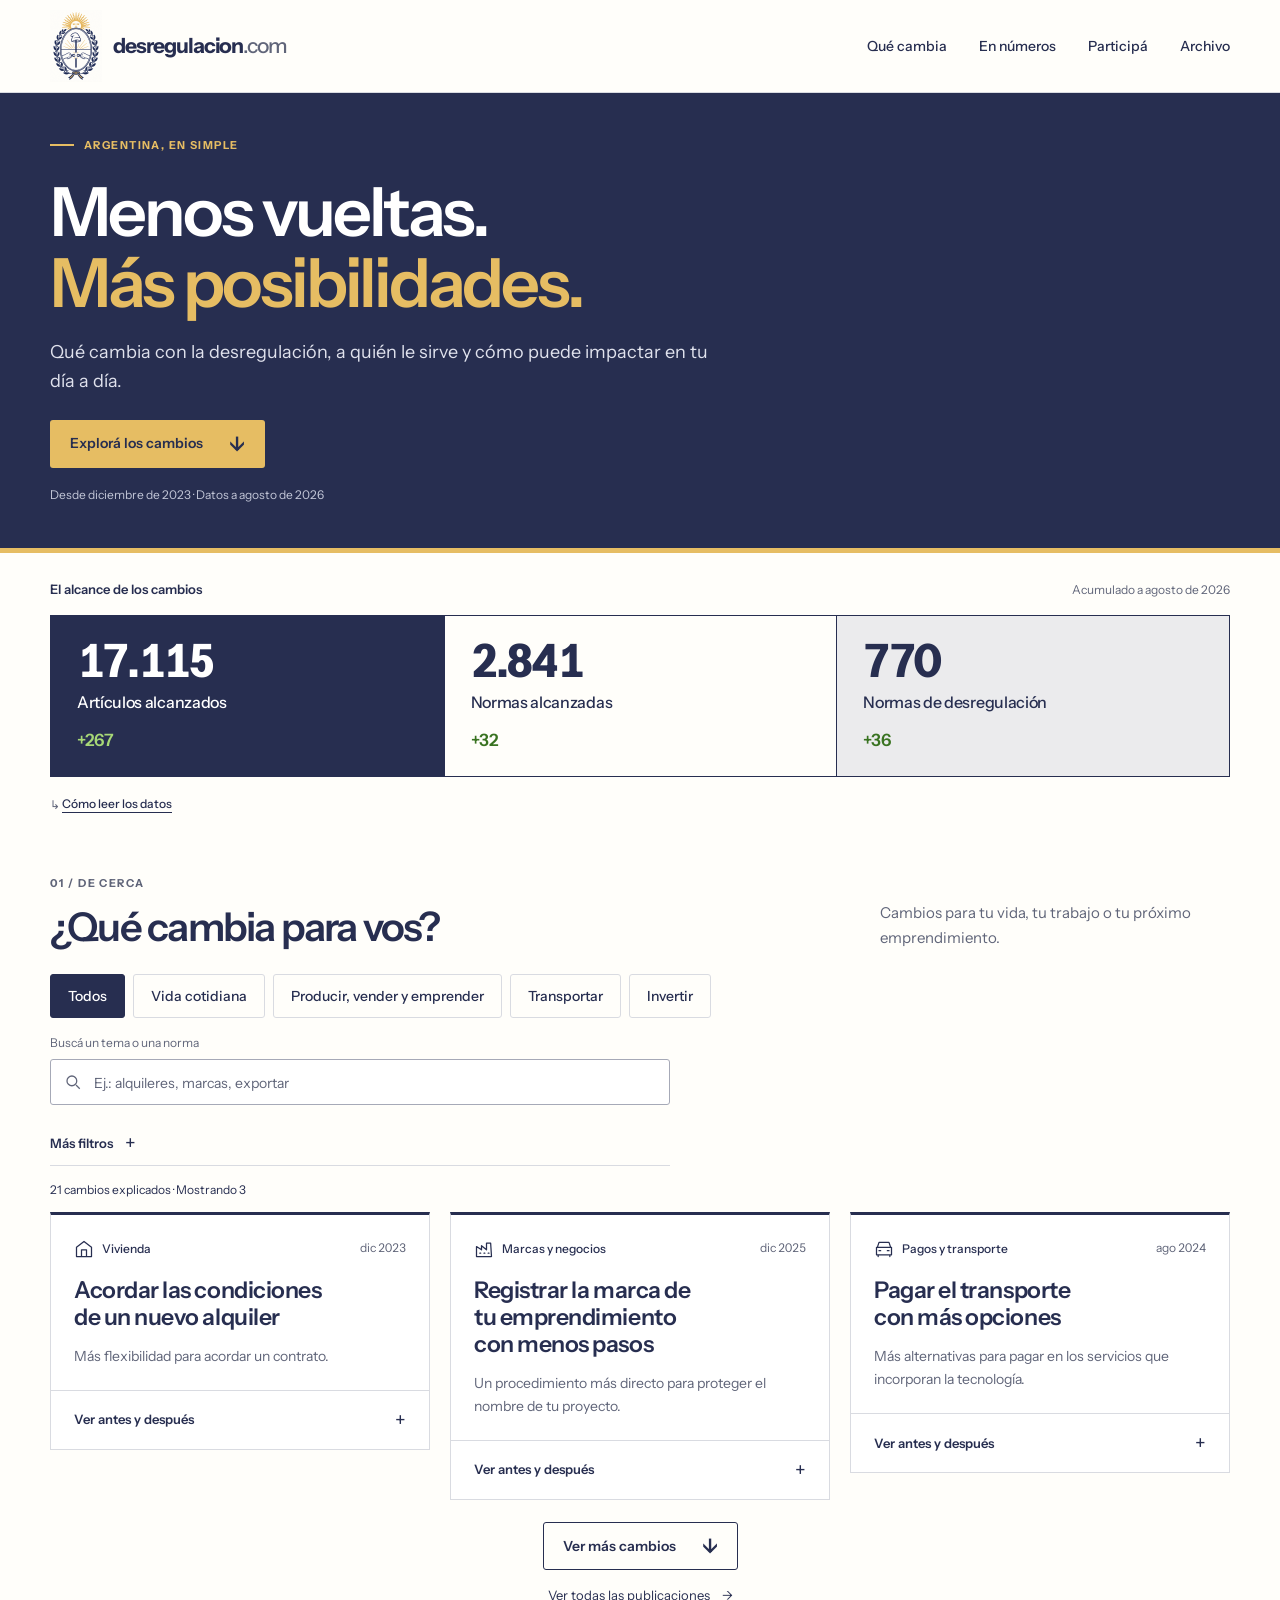
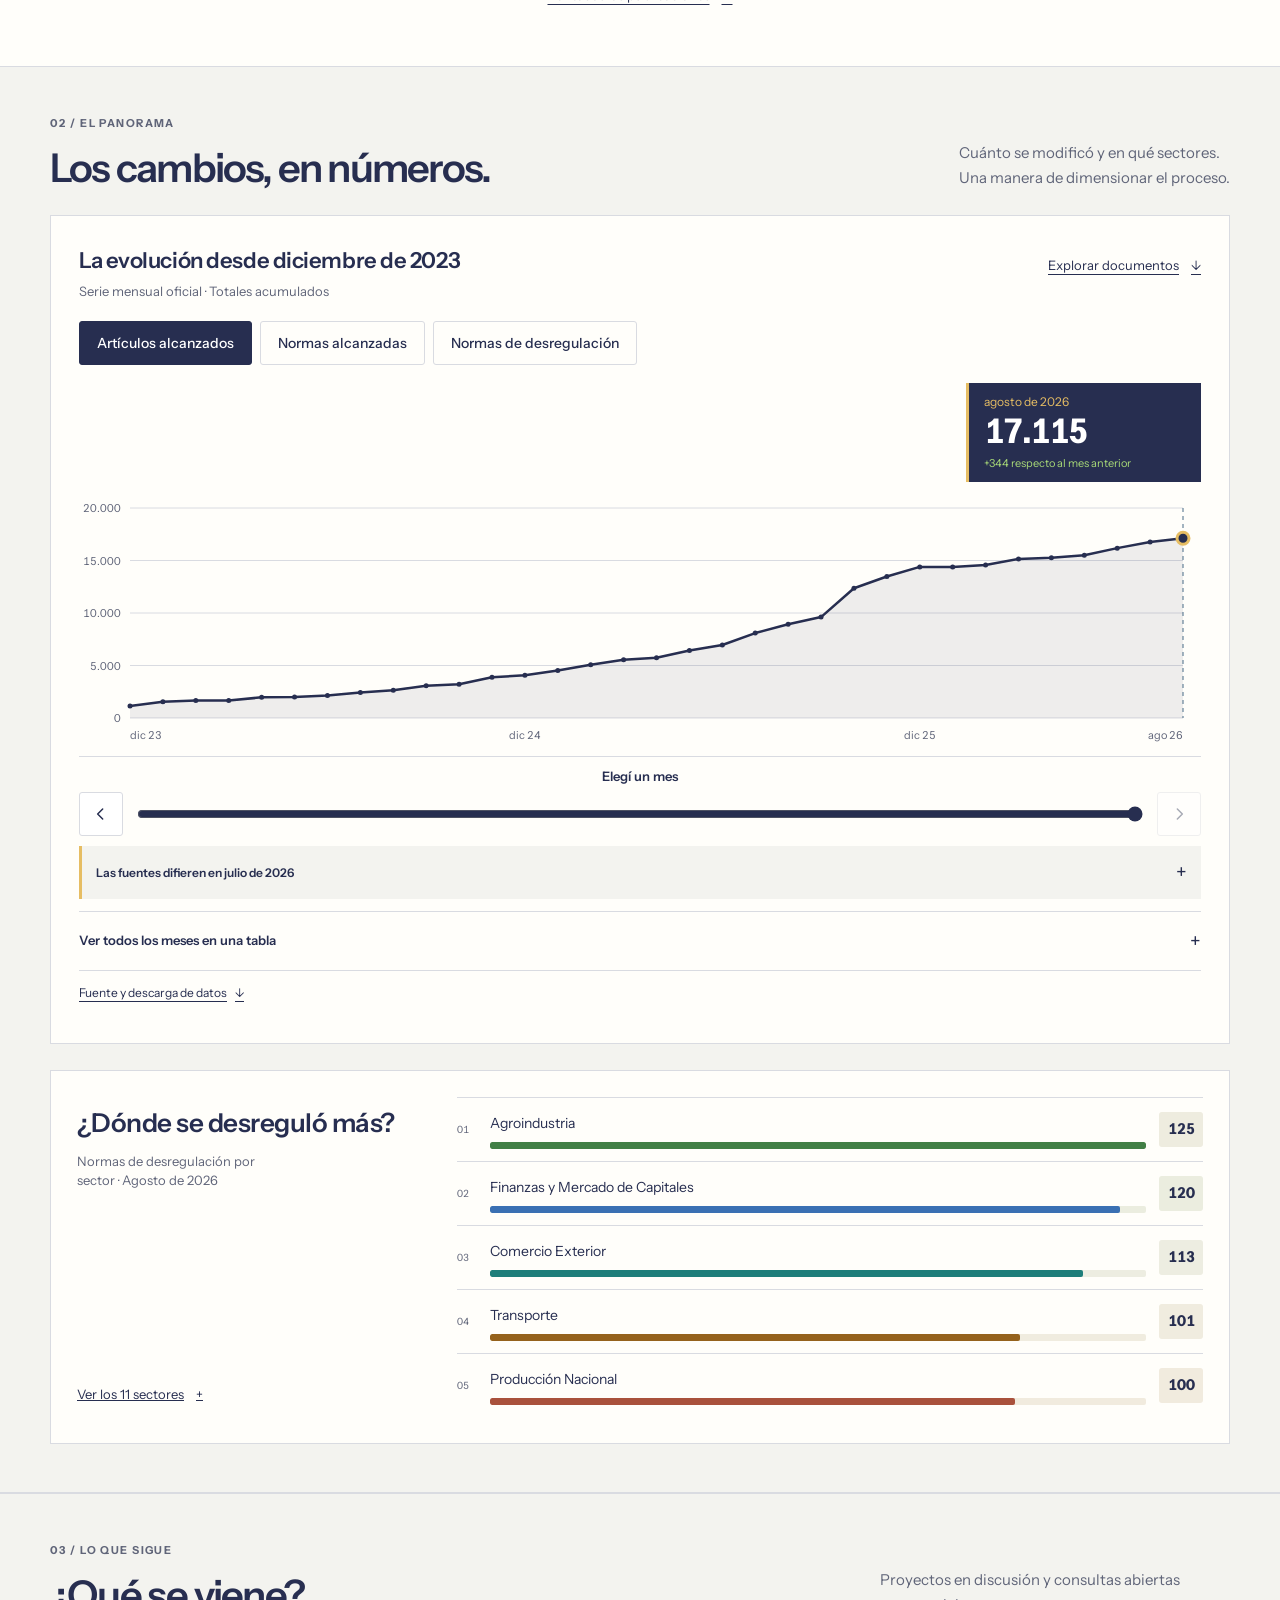
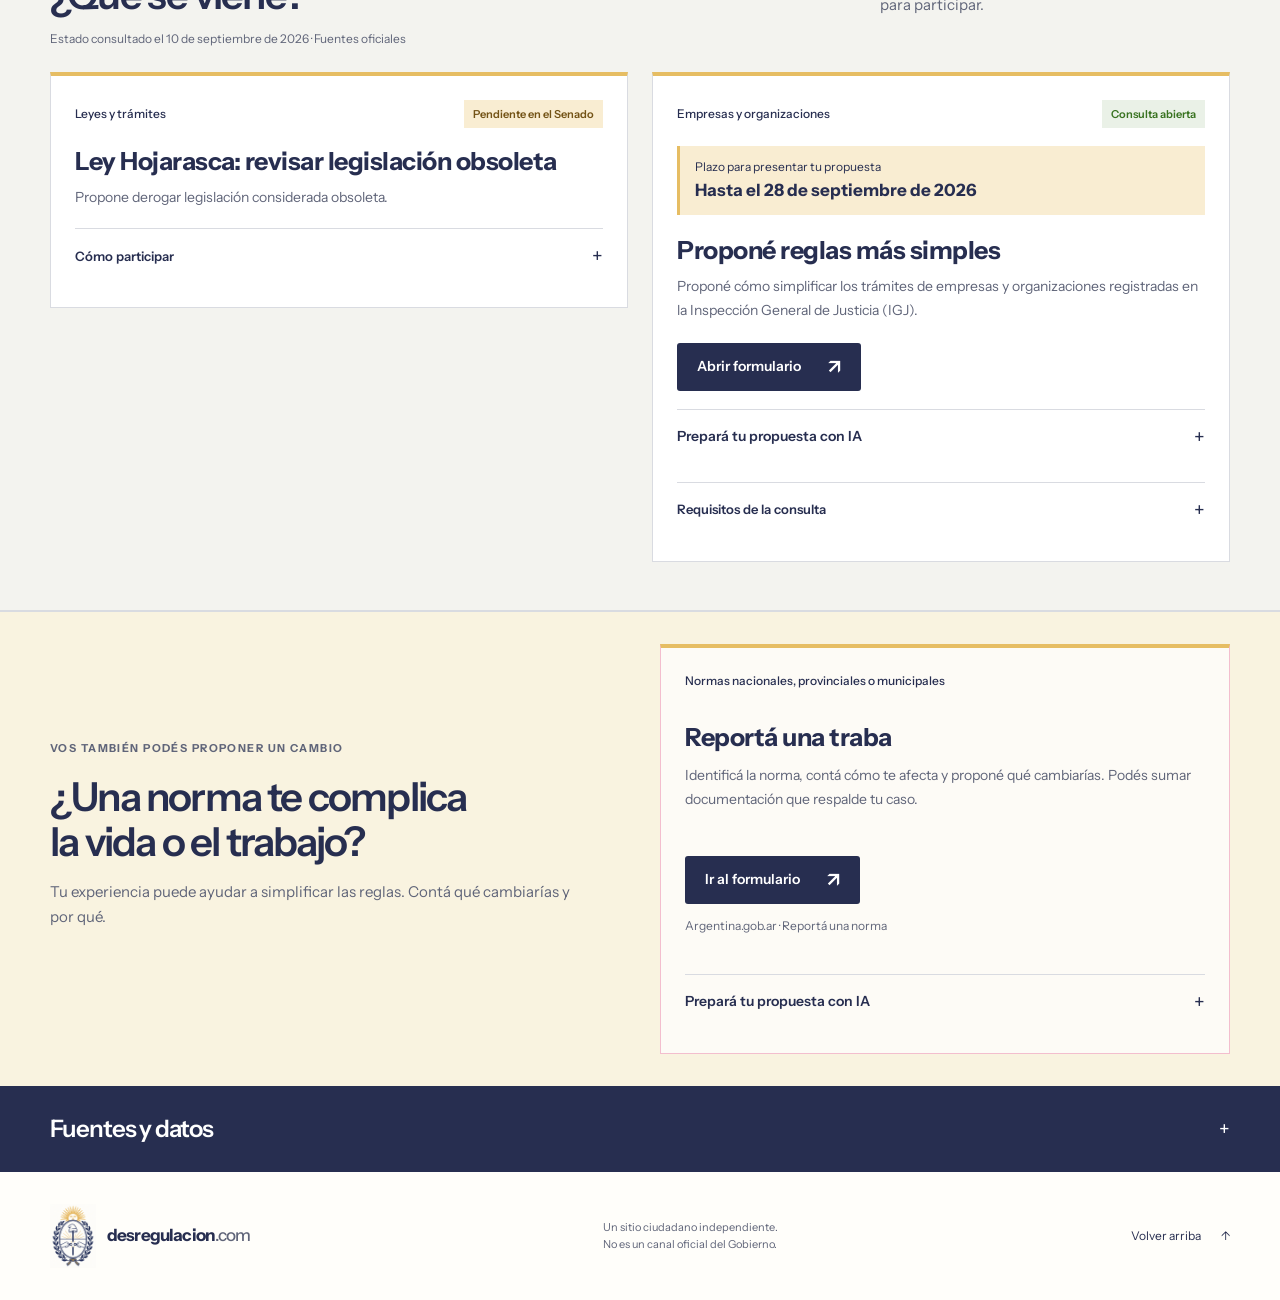
==== commit 200fd027: "Simplify participation guidance and clarify consultation requirements" ====
--- a/index.html
+++ b/index.html
@@ -104,14 +104,12 @@
           <article class="participation-card" id="reportar-norma" aria-labelledby="report-channel-title">
             <p class="category">Normas nacionales, provinciales o municipales</p>
             <h3 id="report-channel-title">Reportá una traba</h3>
-            <p>Contá qué regla dificulta trabajar, producir o comerciar y qué cambiarías para hacerlo más simple.</p>
+            <p>Identificá la norma, contá cómo te afecta y proponé qué cambiarías. Podés sumar documentación que respalde tu caso.</p>
             <div class="participation-action"><a class="button button-navy" href="https://www.argentina.gob.ar/formularios/reportar-normativa" target="_blank" rel="noopener">Ir al formulario <span aria-hidden="true">↗</span><span class="visually-hidden">(nueva pestaña)</span></a><small>Argentina.gob.ar · Reportá una norma</small></div>
             <div data-ai-channel="norma"></div>
-            <details class="proposal-details"><summary>Qué presentar <span aria-hidden="true">+</span></summary><p class="proposal-reference">El formulario pide identificar la norma, explicar el problema y proponer una solución. Podés adjuntar documentación que ayude a entender tu caso.</p></details>
           </article>
 
         </div>
-        <details class="participation-guide"><summary>Cómo preparar tu propuesta <span aria-hidden="true">+</span></summary><ol><li><strong>Ubicá la regla.</strong> Identificá el artículo, trámite o requisito.</li><li><strong>Contá tu experiencia.</strong> Sumá pasos, plazos o costos que puedas documentar.</li><li><strong>Proponé una alternativa.</strong> Explicá qué simplificarías y presentalo por el canal oficial.</li></ol><a class="text-action" href="https://www.argentina.gob.ar/cnv/consultas-publicas" target="_blank" rel="noopener">También podés consultar la agenda participativa de la CNV <span aria-hidden="true">↗</span><span class="visually-hidden">(nueva pestaña)</span></a></details>
       </div>
     </section>
     <section class="source-section" id="fuente" aria-labelledby="source-title">
@@ -121,6 +119,7 @@
         <div class="source-links compact-source-links">
           <a id="pdf-link" href="https://www.argentina.gob.ar/sites/default/files/2025/06/informe_analisis_de_la_desregulacion_implementada_agosto.pdf" target="_blank" rel="noopener"><span><strong>Informe oficial · Agosto 2026</strong><small>PDF · Se abre en una pestaña nueva</small></span><span class="source-icon" aria-hidden="true"><svg viewBox="0 0 24 24"><path d="M6 18 18 6M6 6h12v12"/></svg></span></a>
           <a href="https://www.argentina.gob.ar/desregulacion/desregulacion-en-numeros" target="_blank" rel="noopener"><span><strong>Desregulación en Números</strong><small>Portal oficial · Informes y metodología · Nueva pestaña</small></span><span class="source-icon" aria-hidden="true"><svg viewBox="0 0 24 24"><path d="M6 18 18 6M6 6h12v12"/></svg></span></a>
+          <a href="https://www.argentina.gob.ar/cnv/consultas-publicas" target="_blank" rel="noopener"><span><strong>Consultas públicas de la CNV</strong><small>Otras oportunidades para participar · Nueva pestaña</small></span><span class="source-icon" aria-hidden="true"><svg viewBox="0 0 24 24"><path d="M6 18 18 6M6 6h12v12"/></svg></span></a>
           <a id="download-data" href="data/august-2026.json" download="desregulacion-agosto-2026.json"><span><strong>Descargar cifras de agosto de 2026</strong><small>JSON · Cifras y medidas del informe mensual</small></span><span class="source-icon" aria-hidden="true"><svg viewBox="0 0 24 24"><path d="M12 4v14m-6-6 6 6 6-6M5 21h14"/></svg></span></a>
         </div>
         <div class="data-downloads"><a id="download-history" href="data/history.json" download="desregulacion-historia.json">Serie mensual · JSON ↓</a><a id="download-citizen" href="data/citizen.json" download="desregulacion-cambios-desde-2023.json">Explicaciones · JSON ↓</a><a href="archivo/" data-archive-link>Archivo y descarga del índice →</a></div>
--- a/styles.css
+++ b/styles.css
@@ -333,21 +333,14 @@
 .upcoming-card h4 { margin: 0 0 7px; font-size: 13px; font-weight: 600; }
 .proposal-support { background: #f8f4e8; border-left: 3px solid var(--gold); padding: 16px; margin-block: 22px; }
 .proposal-actions { margin-top: auto; display: flex; flex-direction: column; align-items: flex-start; gap: 7px; }
-.participation-guide { margin-top: 30px; padding-top: 26px; border-top: 1px solid var(--line); }
-.participation-guide h3 { font-size: 22px; }
-.participation-guide ol { display: grid; grid-template-columns: repeat(3, minmax(0, 1fr)); gap: 30px; padding-left: 22px; margin-block: 20px 24px; }
-.participation-guide li { padding-left: 3px; font-size: 14px; line-height: 1.7; }
-.participation-guide li strong { display: block; }
-.participation-guide > a { font-size: 13px; line-height: 1.6; }
 @media (max-width: 1000px) { nav { gap: 18px; } .header-inner { flex-wrap: wrap; justify-content: center; padding-block: 14px; gap: 5px 25px; } }
 @media (max-width: 700px) {
   .explorer-fields { grid-template-columns: repeat(2, minmax(0, 1fr)); gap: 14px; }
   .explorer-fields .search-wrap { grid-column: 1 / -1; }
-  .upcoming-grid, .participation-guide ol { grid-template-columns: 1fr; }
+  .upcoming-grid { grid-template-columns: 1fr; }
   .upcoming-section { padding-block: 50px; }
   .upcoming-card { padding: 22px; }
   .upcoming-card h3 { font-size: 25px; }
-  .participation-guide ol { gap: 16px; }
   nav { max-width: none; justify-content: center; flex-wrap: wrap; gap: 0 18px; }
   .proposal-actions .button { gap: 12px; }
 }
@@ -463,7 +456,6 @@
 .proposal-context { color: var(--muted); }
 .participation-section { padding-block: 32px; }
 .participation-section > .container { display: grid; grid-template-columns: 1fr 1fr; column-gap: 40px; align-items: center; }
-.participation-section .participation-guide { grid-column: 1 / -1; }
 .participation-intro { max-width: 720px; margin-bottom: 28px; }
 .participation-intro h2 { font-size: clamp(31px, 3.4vw, 40px); }
 .participation-intro > p:last-child { margin-top: 14px; color: var(--muted); font-size: 15px; line-height: 1.7; max-width: 58ch; }
@@ -511,9 +503,6 @@
 @media (max-width: 720px) { .ai-providers { justify-content: center; } }
 .participation-grid { gap: 30px; }
 .participation-action .button { margin-top: 0; }
-.participation-guide { margin-top: 24px; padding-top: 0; }
-.participation-guide > summary { padding-inline: 0; }
-.participation-guide ol { margin-top: 12px; }
 .source-section { padding-block: 16px; }
 .source-details > summary { padding: 12px 0; }
 .source-details > summary h2 { font-size: 24px; }
@@ -603,7 +592,6 @@
   .participation-card > .category, .participation-card > p:not(.category), .participation-card .participation-action small { min-height: 0; }
   .participation-card .participation-action { text-align: center; }
   .participation-card .button { max-width: 100%; }
-  .participation-guide > summary { justify-content: center; }
   .metric-definitions dl { grid-template-columns: 1fr; gap: 18px; }
   .source-details > summary { justify-content: center; }
   .source-intro { text-align: center; margin-inline: auto; }
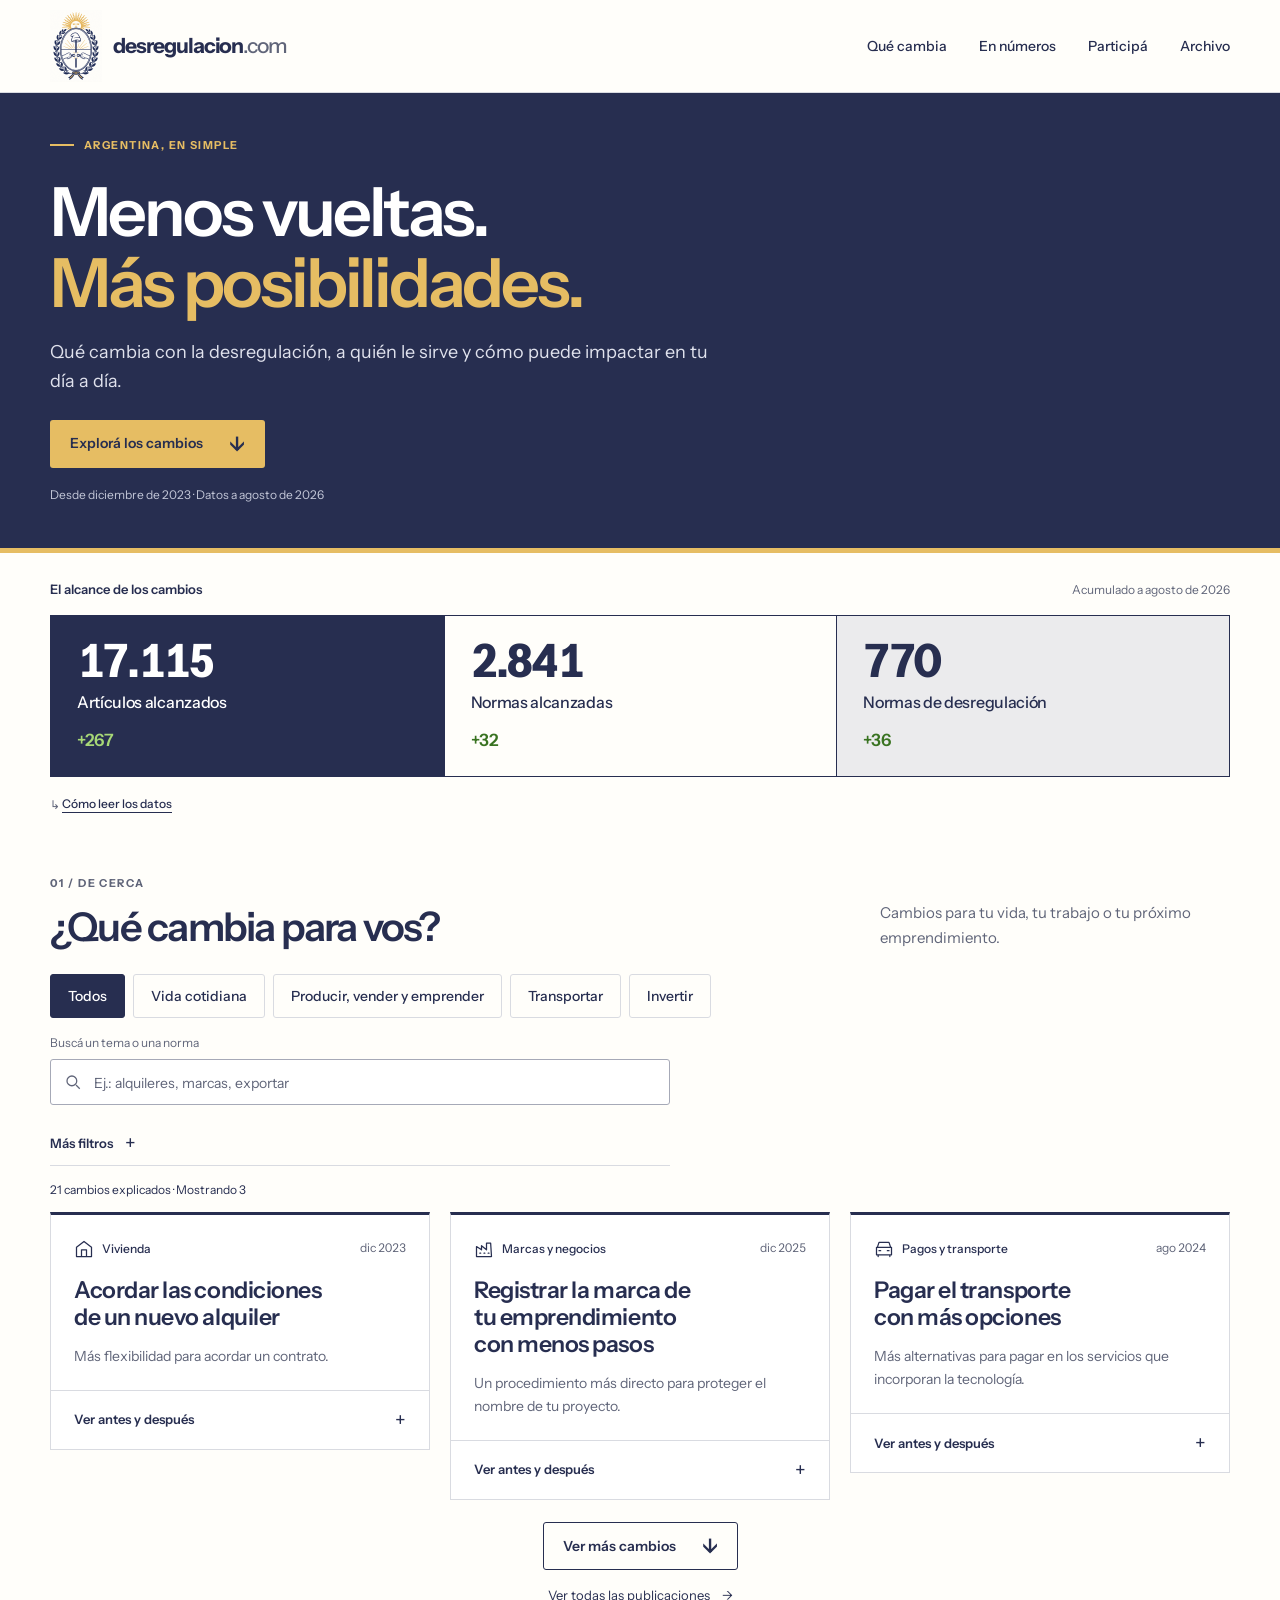
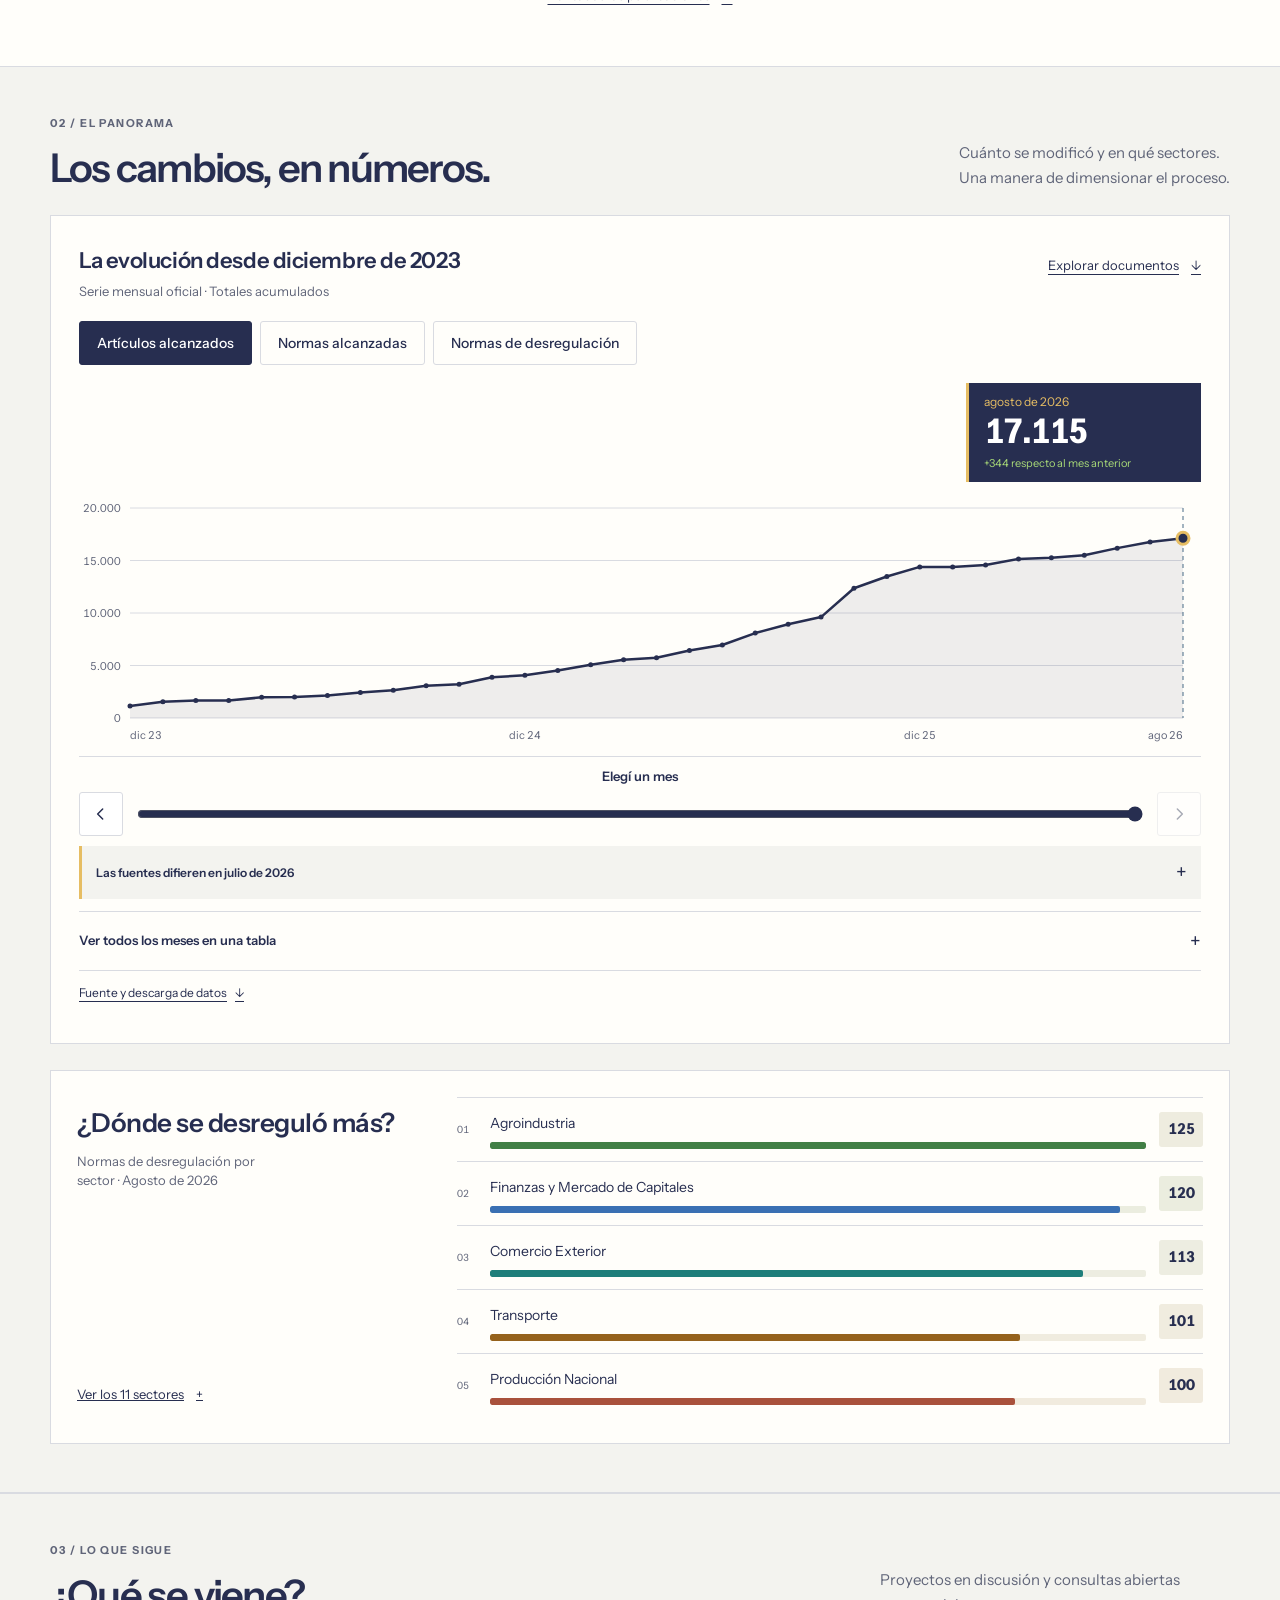
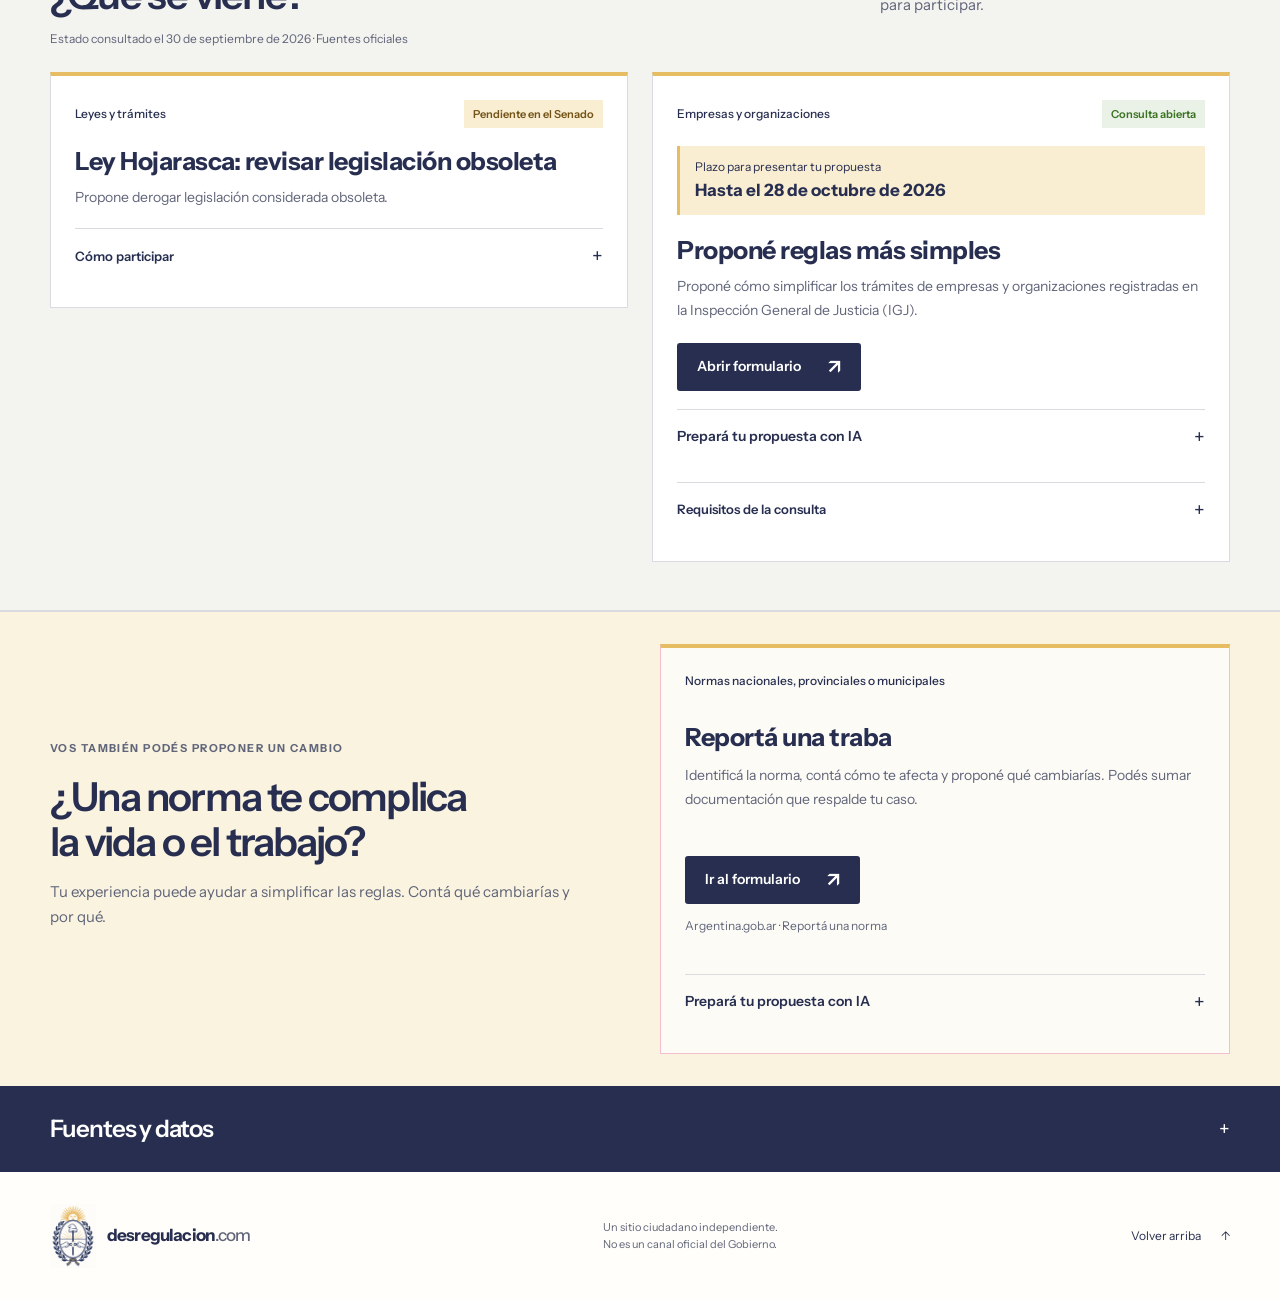
==== commit 4dc99dec: "Refresh September participation updates and IGJ deadline" ====
--- a/index.html
+++ b/index.html
@@ -89,7 +89,7 @@
         <div id="upcoming-status" class="load-status" role="status"><p>Cargando las propuestas…</p></div>
         <div class="upcoming-grid" id="upcoming-cards">
           <article class="upcoming-card" id="igj-channel" aria-labelledby="igj-channel-title">
-            <p class="category">Empresas y organizaciones</p><p class="proposal-deadline"><span>Plazo para presentar tu propuesta</span><strong>Hasta el <time datetime="2026-09-28">28 de septiembre de 2026</time></strong></p><h3 id="igj-channel-title">Proponé reglas más simples</h3><p>Proponé cómo simplificar los trámites de empresas y organizaciones registradas en la Inspección General de Justicia (IGJ).</p>
+            <p class="category">Empresas y organizaciones</p><p class="proposal-deadline"><span>Plazo para presentar tu propuesta</span><strong>Hasta el <time datetime="2026-10-28">28 de octubre de 2026</time></strong></p><h3 id="igj-channel-title">Proponé reglas más simples</h3><p>Proponé cómo simplificar los trámites de empresas y organizaciones registradas en la Inspección General de Justicia (IGJ).</p>
             <div class="participation-action"><a class="button button-navy" href="https://www.argentina.gob.ar/formularios/consulta-publica-modificacion-de-la-rg-igj-152024" target="_blank" rel="noopener">Abrir formulario <span aria-hidden="true">↗</span><span class="visually-hidden">(nueva pestaña)</span></a><small>Argentina.gob.ar · Consulta pública de la IGJ</small></div>
             <div data-ai-channel="igj"></div>
           </article>
--- a/styles.css
+++ b/styles.css
@@ -489,12 +489,10 @@
 .ai-provider-tooltip::after { content: ''; position: absolute; top: 100%; left: 0; width: 100%; height: 11px; }
 .ai-provider-choice:not([data-tooltip-dismissed]):focus-within .ai-provider-tooltip { opacity: 1; visibility: visible; }
 .ai-helper-content .ai-copy-status { margin-top: 12px; font-weight: 600; }
-.ai-helper-content .ai-handoff-note { font-size: 12px; margin-top: 14px; color: var(--muted); }
 .ai-prompt-actions { margin-top: 12px; border-top: 1px solid var(--line); }
 .ai-copy-button { min-height: 44px; background: none; border: 0; padding: 8px 0; font: inherit; font-size: 13px; color: var(--navy); text-decoration: underline; text-underline-offset: 3px; }
-.ai-prompt-preview > summary { min-height: 44px; padding: 8px 0; font-size: 13px; }
-.ai-prompt-preview label { display: block; margin: 6px 0 8px; font-size: 12px; }
-.ai-prompt-preview textarea { display: block; width: 100%; max-width: 100%; min-height: 180px; padding: 12px; border: 1px solid var(--muted); border-radius: 3px; background: var(--white); color: var(--navy); font: inherit; font-size: 16px; line-height: 1.5; resize: vertical; }
+.ai-manual-copy label { display: block; margin: 6px 0 8px; font-size: 12px; }
+.ai-manual-copy textarea { display: block; width: 100%; max-width: 100%; min-height: 180px; padding: 12px; border: 1px solid var(--muted); border-radius: 3px; background: var(--white); color: var(--navy); font: inherit; font-size: 16px; line-height: 1.5; resize: vertical; }
 @media (hover: hover) and (pointer: fine) {
   .ai-provider:hover { background: var(--navy); color: var(--white); text-decoration: none; }
   .ai-provider:hover .ai-provider-logo { color: var(--gold); }
